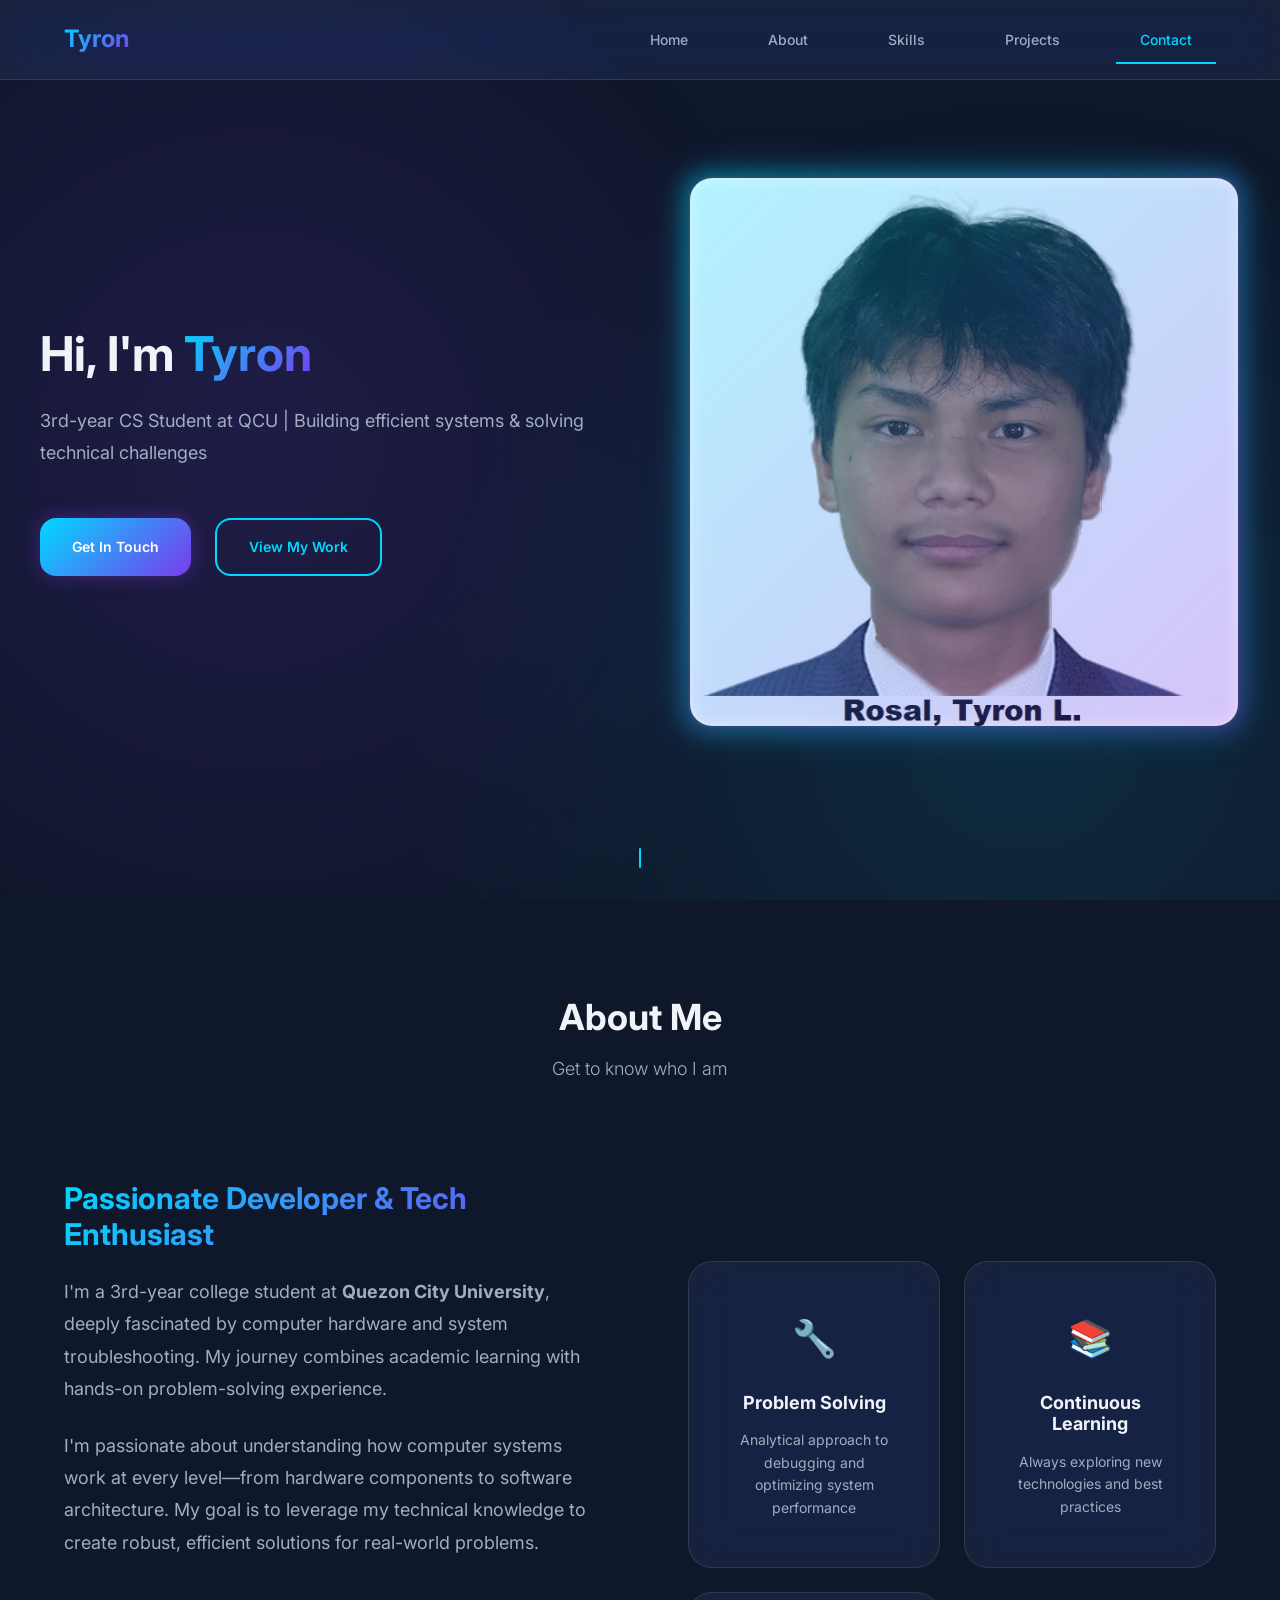
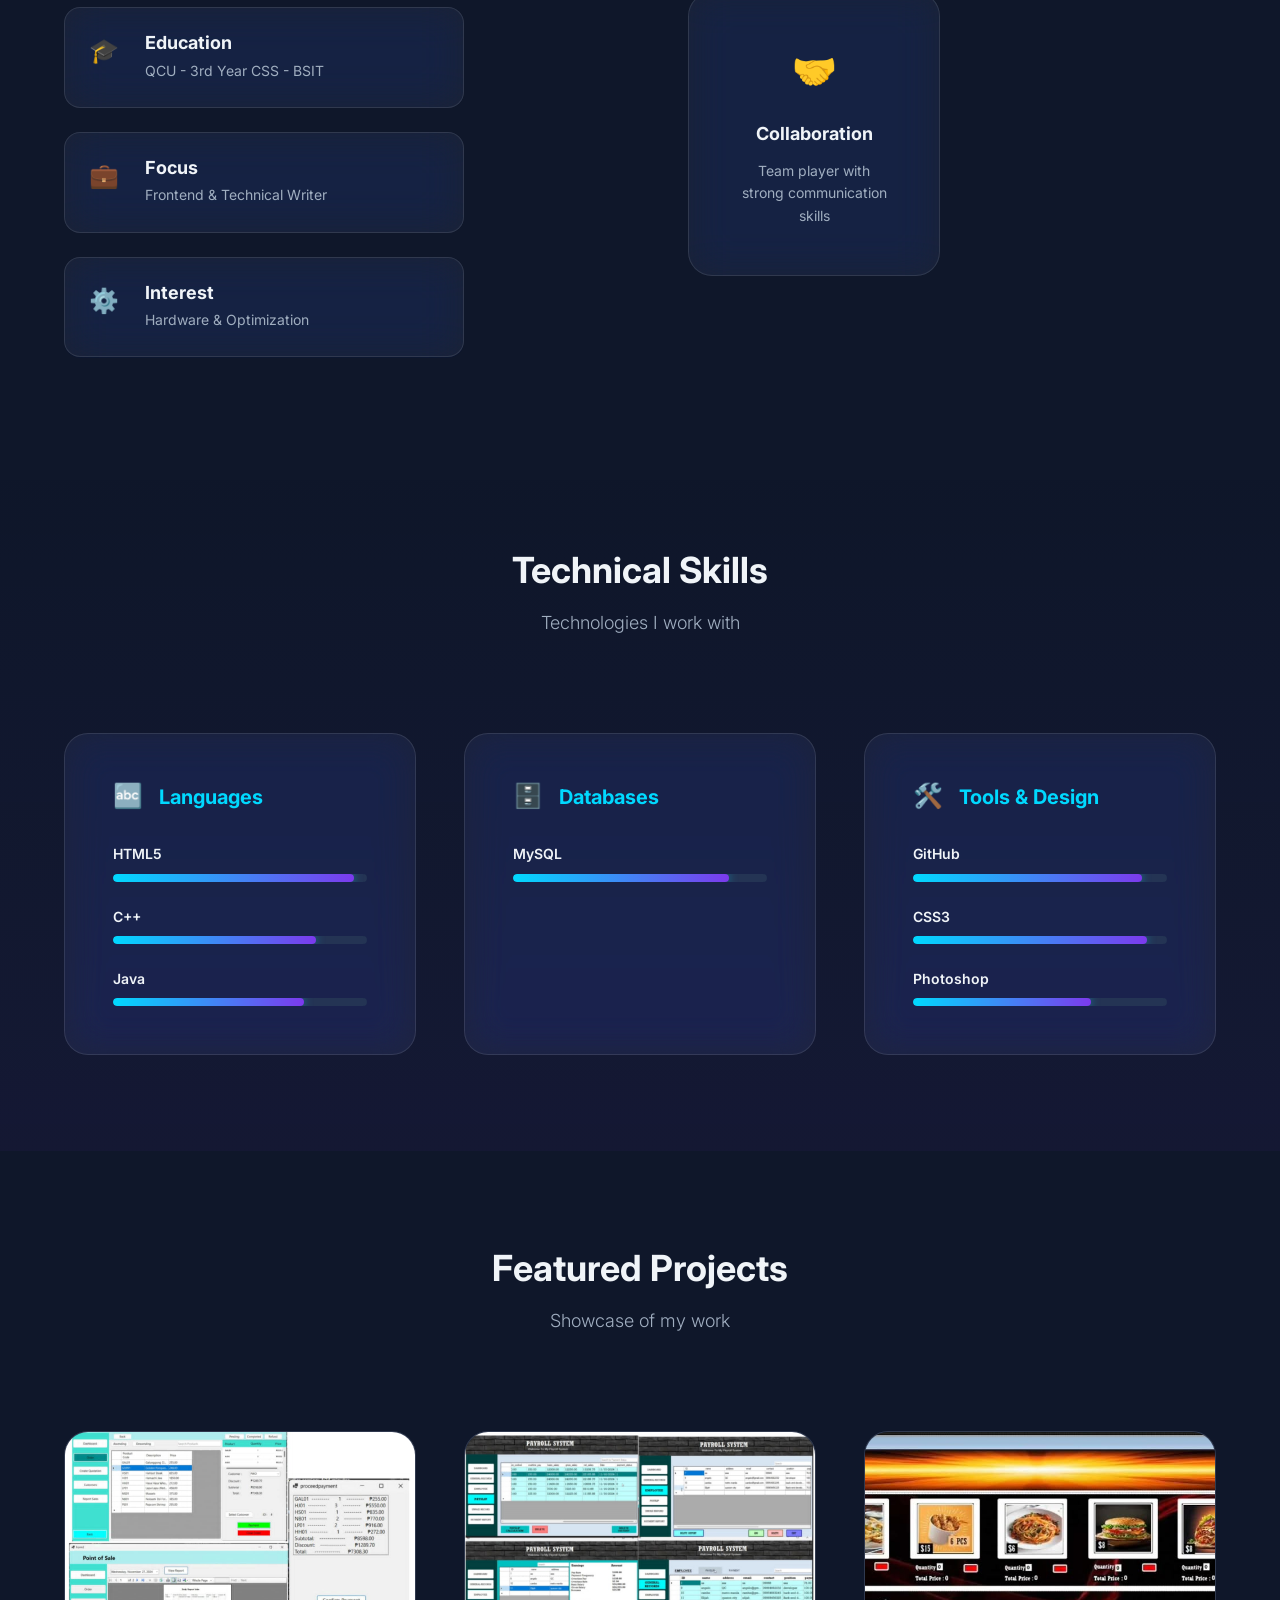
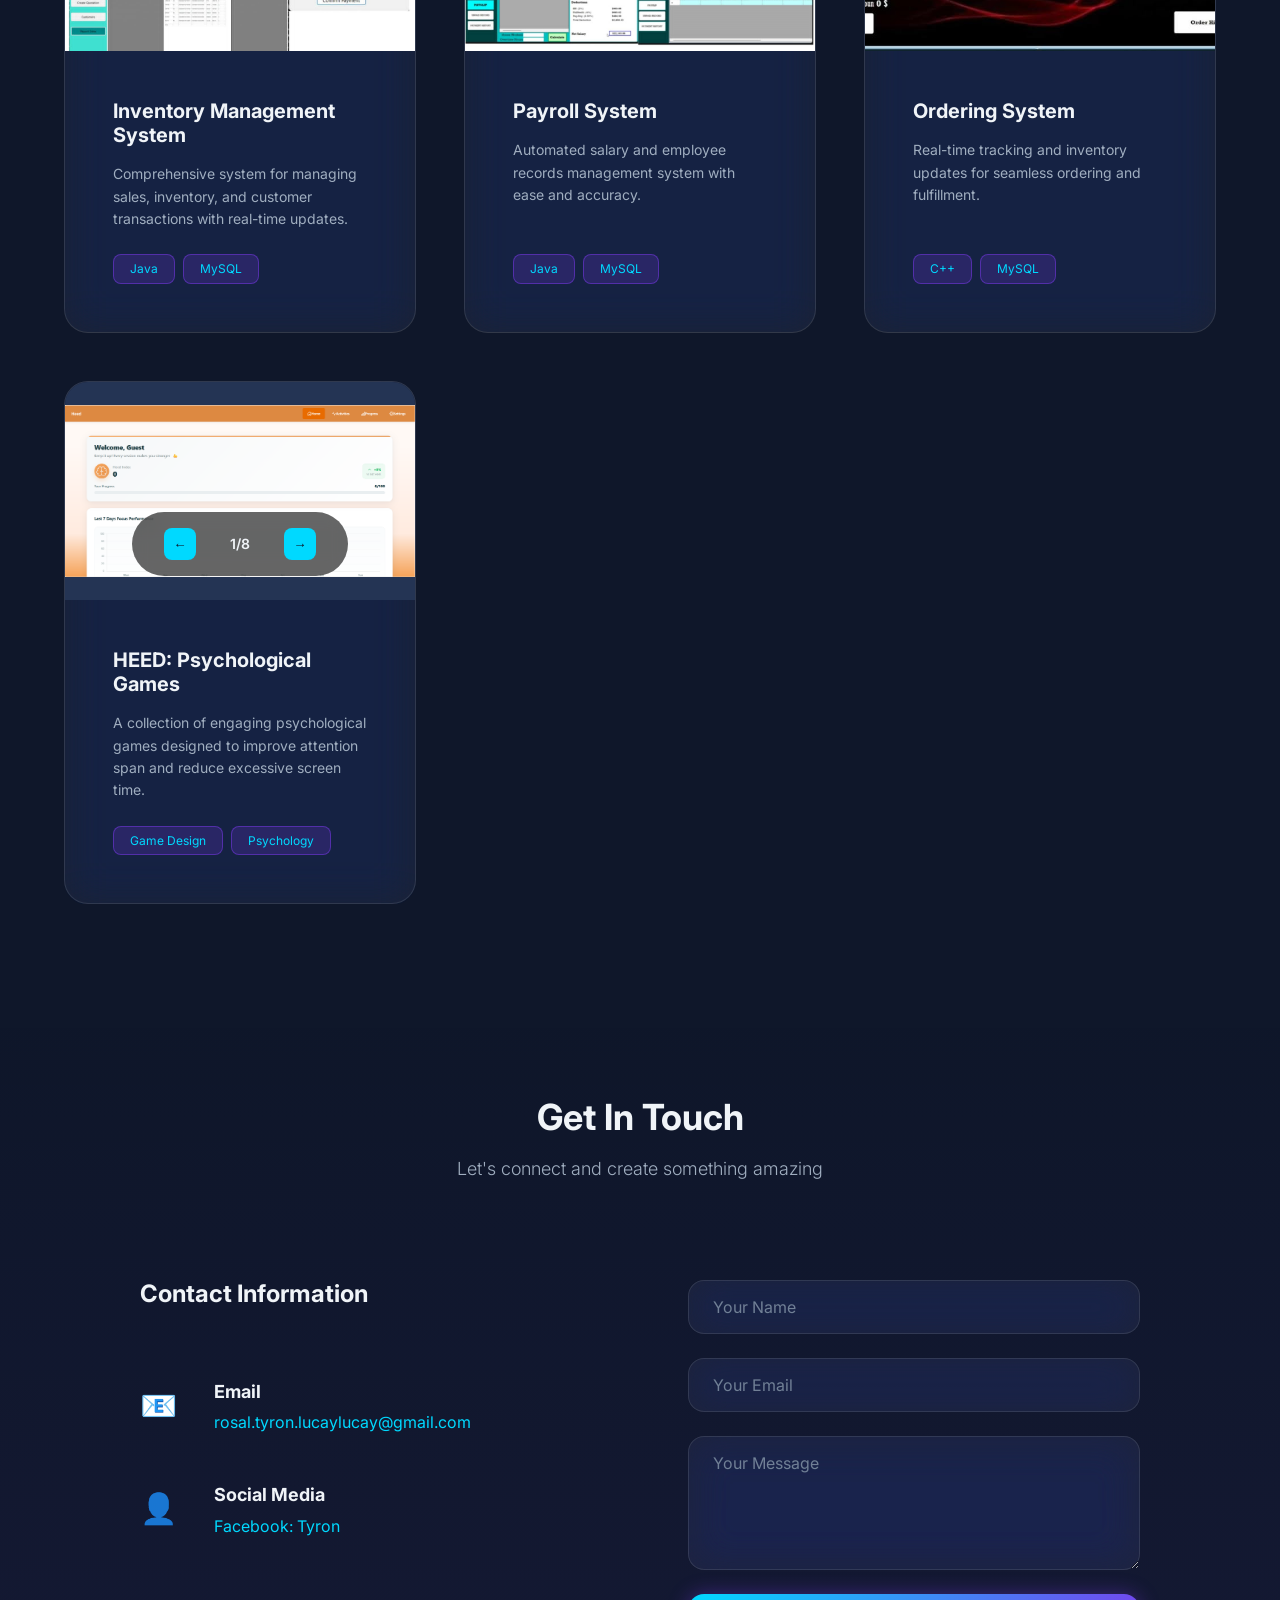
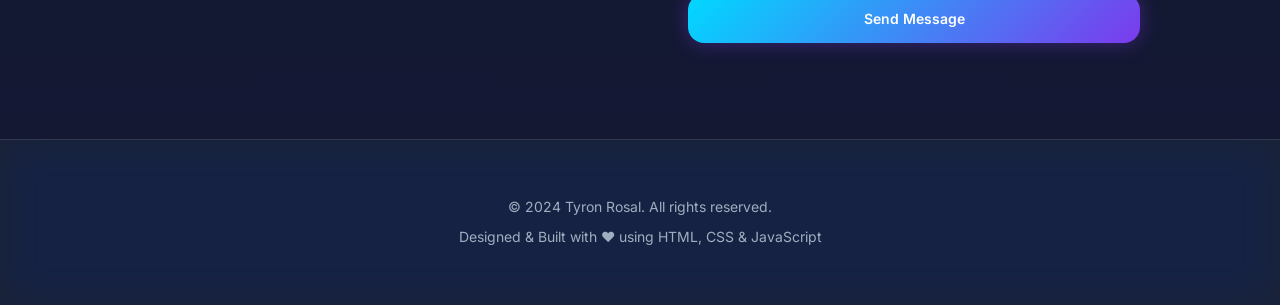
==== index.html @ aa80ac0c "hardware" ====
<!DOCTYPE html>
<html lang="en">

<head>
    <!-- Meta Tags -->
    <meta charset="UTF-8">
    <meta name="viewport" content="width=device-width, initial-scale=1.0">
    <meta name="description" content="Tyron Rosal - Backend Developer & Hardware Enthusiast Portfolio">
    <meta name="theme-color" content="#0f172a">
    
    <title>Tyron Rosal | Portfolio</title>
    
    <!-- Stylesheets -->
    <link rel="stylesheet" href="styles.css">
    
    <!-- Google Fonts -->
    <link href="https://fonts.googleapis.com/css2?family=Inter:wght@300;400;500;600;700&family=Fira+Code:wght@400;600&display=swap" rel="stylesheet">
    
    <!-- Script -->
    <script src="script.js" defer></script>
</head>

<body>
    <!-- Navigation Bar -->
    <nav class="navbar" role="navigation">
        <div class="nav-container">
            <div class="nav-brand">
                <a href="#" class="logo">Tyron</a>
            </div>
            
            <!-- Mobile Menu Toggle -->
            <button class="mobile-menu-btn" id="mobileMenuBtn" aria-label="Toggle mobile menu">
                <span></span>
                <span></span>
                <span></span>
            </button>
            
            <!-- Navigation Links -->
            <ul class="nav-menu" id="navMenu">
                <li><a href="#hero" class="nav-link">Home</a></li>
                <li><a href="#about" class="nav-link">About</a></li>
                <li><a href="#skills" class="nav-link">Skills</a></li>
                <li><a href="#projects" class="nav-link">Projects</a></li>
                <li><a href="#contact" class="nav-link">Contact</a></li>
            </ul>
        </div>
    </nav>

    <!-- Hero Section -->
    <header id="hero" class="hero">
        <div class="hero-content">
            <div class="hero-text">
                <h1 class="hero-title">Hi, I'm <span class="gradient-text">Tyron</span></h1>
               
                <p class="hero-description">3rd-year CS Student at QCU | Building efficient systems & solving technical challenges</p>
                <div class="hero-buttons">
                    <a href="#contact" class="btn btn-primary">Get In Touch</a>
                    <a href="#projects" class="btn btn-secondary">View My Work</a>
                </div>
            </div>
            <div class="hero-image">
                <div class="image-wrapper">
                    <img src="profile.jpg" alt="Tyron Rosal Profile Picture" class="profile-image">
                </div>
            </div>
        </div>
        <div class="scroll-indicator">
            <span></span>
        </div>
    </header>

    <!-- About Section -->
    <section id="about" class="section about-section">
        <div class="container">
            <div class="section-header">
                <h2 class="section-title">About Me</h2>
                <p class="section-subtitle">Get to know who I am</p>
            </div>
            
            <div class="about-content">
                <div class="about-text">
                    <h3>Passionate Developer & Tech Enthusiast</h3>
                    <p>I'm a 3rd-year college student at <strong>Quezon City University</strong>, deeply fascinated by computer hardware and system troubleshooting. My journey combines academic learning with hands-on problem-solving experience.</p>
                    <p>I'm passionate about understanding how computer systems work at every level—from hardware components to software architecture. My goal is to leverage my technical knowledge to create robust, efficient solutions for real-world problems.</p>
                    
                    <div class="about-highlights">
                        <div class="highlight-item">
                            <span class="highlight-icon">🎓</span>
                            <div>
                                <h4>Education</h4>
                                <p>QCU - 3rd Year CSS - BSIT</p>
                            </div>
                        </div>
                        <div class="highlight-item">
                            <span class="highlight-icon">💼</span>
                            <div>
                                <h4>Focus</h4>
                                <p>Frontend & Technical Writer</p>
                            </div>
                        </div>
                        <div class="highlight-item">
                            <span class="highlight-icon">⚙️</span>
                            <div>
                                <h4>Interest</h4>
                                <p>Hardware & Optimization</p>
                            </div>
                        </div>
                    </div>
                </div>
                
                <div class="about-features">
                    <div class="feature-card">
                        <div class="feature-icon">🔧</div>
                        <h4>Problem Solving</h4>
                        <p>Analytical approach to debugging and optimizing system performance</p>
                    </div>
                    <div class="feature-card">
                        <div class="feature-icon">📚</div>
                        <h4>Continuous Learning</h4>
                        <p>Always exploring new technologies and best practices</p>
                    </div>
                    <div class="feature-card">
                        <div class="feature-icon">🤝</div>
                        <h4>Collaboration</h4>
                        <p>Team player with strong communication skills</p>
                    </div>
                </div>
            </div>
        </div>
    </section>

    <!-- Skills Section -->
    <section id="skills" class="section skills-section">
        <div class="container">
            <div class="section-header">
                <h2 class="section-title">Technical Skills</h2>
                <p class="section-subtitle">Technologies I work with</p>
            </div>
            
            <div class="skills-grid">
                <!-- Programming Languages -->
                <div class="skill-category">
                    <h3 class="skill-category-title">
                        <span class="category-icon">🔤</span>
                        Languages
                    </h3>
                    <div class="skill-list">
                        <div class="skill-item">
                            <span class="skill-name">HTML5</span>
                            <div class="skill-bar">
                                <div class="skill-progress" style="width: 95%;"></div>
                            </div>
                        </div>
                        <div class="skill-item">
                            <span class="skill-name">C++</span>
                            <div class="skill-bar">
                                <div class="skill-progress" style="width: 80%;"></div>
                            </div>
                        </div>
                        <div class="skill-item">
                            <span class="skill-name">Java</span>
                            <div class="skill-bar">
                                <div class="skill-progress" style="width: 75%;"></div>
                            </div>
                        </div>
                    </div>
                </div>
                
                <!-- Databases -->
                <div class="skill-category">
                    <h3 class="skill-category-title">
                        <span class="category-icon">🗄️</span>
                        Databases
                    </h3>
                    <div class="skill-list">
                        <div class="skill-item">
                            <span class="skill-name">MySQL</span>
                            <div class="skill-bar">
                                <div class="skill-progress" style="width: 85%;"></div>
                            </div>
                        </div>
                    </div>
                </div>
                
                <!-- Tools & Frameworks -->
                <div class="skill-category">
                    <h3 class="skill-category-title">
                        <span class="category-icon">🛠️</span>
                        Tools & Design
                    </h3>
                    <div class="skill-list">
                        <div class="skill-item">
                            <span class="skill-name">GitHub</span>
                            <div class="skill-bar">
                                <div class="skill-progress" style="width: 90%;"></div>
                            </div>
                        </div>
                        <div class="skill-item">
                            <span class="skill-name">CSS3</span>
                            <div class="skill-bar">
                                <div class="skill-progress" style="width: 92%;"></div>
                            </div>
                        </div>
                        <div class="skill-item">
                            <span class="skill-name">Photoshop</span>
                            <div class="skill-bar">
                                <div class="skill-progress" style="width: 70%;"></div>
                            </div>
                        </div>
                    </div>
                </div>
            </div>
        </div>
    </section>

    <!-- Projects Section -->
    <section id="projects" class="section projects-section">
        <div class="container">
            <div class="section-header">
                <h2 class="section-title">Featured Projects</h2>
                <p class="section-subtitle">Showcase of my work</p>
            </div>
            
            <div class="projects-grid">
                <!-- Project 1: Inventory Management System -->
                <article class="project-card">
                    <div class="project-image-wrapper">
                        <img src="images/project1.jpg" alt="Inventory Management System" class="project-image">
                        <div class="project-overlay">
                            <button class="project-btn" aria-label="View project details">View Details</button>
                        </div>
                    </div>
                    <div class="project-content">
                        <h3 class="project-title">Inventory Management System</h3>
                        <p class="project-description">Comprehensive system for managing sales, inventory, and customer transactions with real-time updates.</p>
                        <div class="project-tags">
                            <span class="tag">Java</span>
                            <span class="tag">MySQL</span>
                        </div>
                    </div>
                </article>
                
                <!-- Project 2: Payroll System -->
                <article class="project-card">
                    <div class="project-image-wrapper">
                        <img src="images/project2.jpg" alt="Payroll System" class="project-image">
                        <div class="project-overlay">
                            <button class="project-btn" aria-label="View project details">View Details</button>
                        </div>
                    </div>
                    <div class="project-content">
                        <h3 class="project-title">Payroll System</h3>
                        <p class="project-description">Automated salary and employee records management system with ease and accuracy.</p>
                        <div class="project-tags">
                            <span class="tag">Java</span>
                            <span class="tag">MySQL</span>
                        </div>
                    </div>
                </article>
                
                <!-- Project 3: Ordering System -->
                <article class="project-card">
                    <div class="project-image-wrapper">
                        <img src="images/project3.jpg" alt="Ordering System" class="project-image">
                        <div class="project-overlay">
                            <button class="project-btn" aria-label="View project details">View Details</button>
                        </div>
                    </div>
                    <div class="project-content">
                        <h3 class="project-title">Ordering System</h3>
                        <p class="project-description">Real-time tracking and inventory updates for seamless ordering and fulfillment.</p>
                        <div class="project-tags">
                            <span class="tag">C++</span>
                            <span class="tag">MySQL</span>
                        </div>
                    </div>
                </article>
                
                <!-- Project 4: HEED Psychological Games (with Gallery) -->
                <article class="project-card project-card-featured">
                    <div class="project-image-wrapper">
                        <div class="project-gallery">
                            <div class="gallery-container" role="region" aria-label="Project gallery">
                                <img src="images/heed1.png" alt="HEED Game Screenshot 1" class="gallery-image">
                                <img src="images/heed2.png" alt="HEED Game Screenshot 2" class="gallery-image">
                                <img src="images/heed3.png" alt="HEED Game Screenshot 3" class="gallery-image">
                                <img src="images/heed4.png" alt="HEED Game Screenshot 4" class="gallery-image">
                                <img src="images/heed5.png" alt="HEED Game Screenshot 5" class="gallery-image">
                                <img src="images/heed6.png" alt="HEED Game Screenshot 6" class="gallery-image">
                                <img src="images/heed7.png" alt="HEED Game Screenshot 7" class="gallery-image">
                                <img src="images/heed8.png" alt="HEED Game Screenshot 8" class="gallery-image">
                            </div>
                            <div class="gallery-controls">
                                <button class="gallery-btn gallery-prev" aria-label="Previous image">←</button>
                                <span class="gallery-counter" aria-live="polite">1/8</span>
                                <button class="gallery-btn gallery-next" aria-label="Next image">→</button>
                            </div>
                        </div>
                        <div class="project-overlay">
                            <button class="project-btn" aria-label="View project details">View Details</button>
                        </div>
                    </div>
                    <div class="project-content">
                        <h3 class="project-title">HEED: Psychological Games</h3>
                        <p class="project-description">A collection of engaging psychological games designed to improve attention span and reduce excessive screen time.</p>
                        <div class="project-tags">
                            <span class="tag">Game Design</span>
                            <span class="tag">Psychology</span>
                        </div>
                    </div>
                </article>
            </div>
        </div>
    </section>

    <!-- Contact Section -->
    <section id="contact" class="section contact-section">
        <div class="container">
            <div class="section-header">
                <h2 class="section-title">Get In Touch</h2>
                <p class="section-subtitle">Let's connect and create something amazing</p>
            </div>
            
            <div class="contact-content">
                <div class="contact-info">
                    <h3>Contact Information</h3>
                    <div class="contact-item">
                        <span class="contact-icon">📧</span>
                        <div>
                            <h4>Email</h4>
                            <a href="mailto:rosal.tyron.lucaylucay@gmail.com">rosal.tyron.lucaylucay@gmail.com</a>
                        </div>
                    </div>
                    <div class="contact-item">
                        <span class="contact-icon">👤</span>
                        <div>
                            <h4>Social Media</h4>
                            <a href="https://www.facebook.com/tyronnnn.2004" target="_blank" rel="noopener noreferrer">Facebook: Tyron</a>
                        </div>
                    </div>
                </div>
                
                <form class="contact-form" id="contactForm" aria-label="Contact form">
                    <div class="form-group">
                        <input 
                            type="text" 
                            id="name" 
                            class="form-input" 
                            placeholder="Your Name"
                            required
                            aria-label="Your name"
                        >
                    </div>
                    <div class="form-group">
                        <input 
                            type="email" 
                            id="email" 
                            class="form-input" 
                            placeholder="Your Email"
                            required
                            aria-label="Your email"
                        >
                    </div>
                    <div class="form-group">
                        <textarea 
                            id="message" 
                            class="form-input form-textarea" 
                            placeholder="Your Message"
                            rows="5"
                            required
                            aria-label="Your message"
                        ></textarea>
                    </div>
                    <button type="submit" class="btn btn-primary" aria-label="Send message">Send Message</button>
                    <p class="form-message" id="formMessage"></p>
                </form>
            </div>
        </div>
    </section>

    <!-- Footer -->
    <footer class="footer">
        <div class="container">
            <div class="footer-content">
                <p>&copy; 2024 Tyron Rosal. All rights reserved.</p>
                <p>Designed & Built with <span class="heart">❤️</span> using HTML, CSS & JavaScript</p>
            </div>
        </div>
    </footer>

    <!-- Project Details Modal -->
    <div class="modal" id="projectModal">
        <div class="modal-content">
            <button class="modal-close" id="modalClose" aria-label="Close modal">&times;</button>
            <div id="modalBody"></div>
        </div>
    </div>
</body>

</html>
---- styles.css ----
/* ==========================================
   ROOT VARIABLES & GLOBAL STYLES
   ========================================== */

:root {
    /* Colors */
    --color-bg-primary: #0f172a;
    --color-bg-secondary: #1a2342;
    --color-bg-tertiary: #243454;
    
    --color-text-primary: #f0f4f8;
    --color-text-secondary: #a0aec0;
    --color-text-tertiary: #718096;
    
    --color-accent-primary: #00d9ff;
    --color-accent-secondary: #7c3aed;
    --color-accent-tertiary: #ec4899;
    
    --color-success: #10b981;
    --color-warning: #f59e0b;
    --color-error: #ef4444;
    
    /* Typography */
    --font-family-primary: 'Inter', -apple-system, BlinkMacSystemFont, 'Segoe UI', sans-serif;
    --font-family-mono: 'Fira Code', monospace;
    
    --font-size-xs: 0.75rem;
    --font-size-sm: 0.875rem;
    --font-size-base: 1rem;
    --font-size-lg: 1.125rem;
    --font-size-xl: 1.25rem;
    --font-size-2xl: 1.5rem;
    --font-size-3xl: 1.875rem;
    --font-size-4xl: 2.25rem;
    --font-size-5xl: 3rem;
    
    --font-weight-light: 300;
    --font-weight-regular: 400;
    --font-weight-medium: 500;
    --font-weight-semibold: 600;
    --font-weight-bold: 700;
    
    /* Spacing */
    --spacing-xs: 0.25rem;
    --spacing-sm: 0.5rem;
    --spacing-md: 1rem;
    --spacing-lg: 1.5rem;
    --spacing-xl: 2rem;
    --spacing-2xl: 3rem;
    --spacing-3xl: 4rem;
    --spacing-4xl: 6rem;
    
    /* Border Radius */
    --radius-sm: 0.375rem;
    --radius-md: 0.5rem;
    --radius-lg: 1rem;
    --radius-xl: 1.5rem;
    --radius-full: 9999px;
    
    /* Transitions */
    --transition-fast: 150ms cubic-bezier(0.4, 0, 0.2, 1);
    --transition-base: 250ms cubic-bezier(0.4, 0, 0.2, 1);
    --transition-slow: 400ms cubic-bezier(0.4, 0, 0.2, 1);
    
    /* Z-index */
    --z-dropdown: 1000;
    --z-sticky: 1020;
    --z-fixed: 1030;
    --z-modal-backdrop: 1040;
    --z-modal: 1050;
    
    /* Effects */
    --shadow-sm: 0 1px 2px 0 rgba(0, 0, 0, 0.05);
    --shadow-md: 0 4px 6px -1px rgba(0, 0, 0, 0.1), 0 2px 4px -1px rgba(0, 0, 0, 0.06);
    --shadow-lg: 0 10px 15px -3px rgba(0, 0, 0, 0.1), 0 4px 6px -2px rgba(0, 0, 0, 0.05);
    --shadow-xl: 0 20px 25px -5px rgba(0, 0, 0, 0.1), 0 10px 10px -5px rgba(0, 0, 0, 0.04);
    
    /* Glassmorphism */
    --glass-bg: rgba(255, 255, 255, 0.05);
    --glass-border: rgba(255, 255, 255, 0.1);
    --glass-backdrop: blur(20px) saturate(180%);
}

/* Reset & Base Styles */
* {
    margin: 0;
    padding: 0;
    box-sizing: border-box;
}

html {
    scroll-behavior: smooth;
    scroll-padding-top: 80px;
}

body {
    font-family: var(--font-family-primary);
    font-size: var(--font-size-base);
    font-weight: var(--font-weight-regular);
    color: var(--color-text-primary);
    background-color: var(--color-bg-primary);
    line-height: 1.6;
    overflow-x: hidden;
    position: relative;
}

/* Background Effects */
body::before {
    content: '';
    position: fixed;
    top: 0;
    left: 0;
    width: 100%;
    height: 100%;
    background: 
        radial-gradient(circle at 20% 50%, rgba(124, 58, 237, 0.15) 0%, transparent 50%),
        radial-gradient(circle at 80% 80%, rgba(0, 217, 255, 0.1) 0%, transparent 50%);
    pointer-events: none;
    z-index: -1;
}

/* Utility Classes */
.container {
    max-width: 1200px;
    margin: 0 auto;
    padding: 0 var(--spacing-lg);
}

/* ==========================================
   NAVIGATION BAR
   ========================================== */

.navbar {
    position: fixed;
    top: 0;
    left: 0;
    right: 0;
    height: 80px;
    background: var(--glass-bg);
    backdrop-filter: var(--glass-backdrop);
    border-bottom: 1px solid var(--glass-border);
    z-index: var(--z-fixed);
    transition: all var(--transition-base);
}

.navbar.scrolled {
    background: rgba(15, 23, 42, 0.8);
    box-shadow: var(--shadow-lg);
}

.nav-container {
    max-width: 1200px;
    margin: 0 auto;
    padding: 0 var(--spacing-lg);
    height: 100%;
    display: flex;
    align-items: center;
    justify-content: space-between;
}

.nav-brand {
    display: flex;
    align-items: center;
    gap: var(--spacing-md);
}

.logo {
    font-size: var(--font-size-2xl);
    font-weight: var(--font-weight-bold);
    background: linear-gradient(135deg, var(--color-accent-primary) 0%, var(--color-accent-secondary) 100%);
    -webkit-background-clip: text;
    -webkit-text-fill-color: transparent;
    background-clip: text;
    text-decoration: none;
    cursor: pointer;
    transition: all var(--transition-base);
}

.logo:hover {
    transform: scale(1.05);
}

.nav-menu {
    display: flex;
    list-style: none;
    gap: var(--spacing-xl);
    align-items: center;
}

.nav-link {
    color: var(--color-text-secondary);
    text-decoration: none;
    font-size: var(--font-size-sm);
    font-weight: var(--font-weight-medium);
    padding: var(--spacing-md) var(--spacing-lg);
    border-radius: var(--radius-md);
    transition: all var(--transition-base);
    position: relative;
}

.nav-link::before {
    content: '';
    position: absolute;
    bottom: 0;
    left: 0;
    width: 0;
    height: 2px;
    background: var(--color-accent-primary);
    transition: width var(--transition-base);
}

.nav-link:hover,
.nav-link.active {
    color: var(--color-accent-primary);
}

.nav-link:hover::before,
.nav-link.active::before {
    width: 100%;
}

/* Mobile Menu Toggle */
.mobile-menu-btn {
    display: none;
    flex-direction: column;
    background: none;
    border: none;
    cursor: pointer;
    gap: var(--spacing-xs);
    padding: var(--spacing-md);
}

.mobile-menu-btn span {
    width: 25px;
    height: 2px;
    background: var(--color-accent-primary);
    border-radius: var(--radius-full);
    transition: all var(--transition-base);
}

.mobile-menu-btn.active span:nth-child(1) {
    transform: rotate(45deg) translate(10px, 10px);
}

.mobile-menu-btn.active span:nth-child(2) {
    opacity: 0;
}

.mobile-menu-btn.active span:nth-child(3) {
    transform: rotate(-45deg) translate(7px, -7px);
}

/* ==========================================
   BUTTONS
   ========================================== */

.btn {
    display: inline-block;
    padding: var(--spacing-md) var(--spacing-xl);
    border: none;
    border-radius: var(--radius-lg);
    font-family: var(--font-family-primary);
    font-size: var(--font-size-sm);
    font-weight: var(--font-weight-semibold);
    cursor: pointer;
    text-decoration: none;
    transition: all var(--transition-base);
    position: relative;
    overflow: hidden;
    text-align: center;
    display: inline-flex;
    align-items: center;
    justify-content: center;
    gap: var(--spacing-md);
}

.btn::before {
    content: '';
    position: absolute;
    top: 0;
    left: -100%;
    width: 100%;
    height: 100%;
    background: rgba(255, 255, 255, 0.1);
    transition: left var(--transition-base);
    z-index: -1;
}

.btn:hover::before {
    left: 100%;
}

.btn-primary {
    background: linear-gradient(135deg, var(--color-accent-primary) 0%, var(--color-accent-secondary) 100%);
    color: white;
    box-shadow: 0 0 20px rgba(124, 58, 237, 0.4);
}

.btn-primary:hover {
    transform: translateY(-2px);
    box-shadow: 0 0 30px rgba(124, 58, 237, 0.6);
}

.btn-secondary {
    background: transparent;
    color: var(--color-accent-primary);
    border: 2px solid var(--color-accent-primary);
}

.btn-secondary:hover {
    background: var(--color-accent-primary);
    color: var(--color-bg-primary);
    transform: translateY(-2px);
}

.btn-sm {
    padding: var(--spacing-sm) var(--spacing-md);
    font-size: var(--font-size-xs);
}

/* ==========================================
   TYPOGRAPHY
   ========================================== */

h1, h2, h3, h4, h5, h6 {
    font-weight: var(--font-weight-bold);
    line-height: 1.2;
    color: var(--color-text-primary);
}

h1 { font-size: var(--font-size-5xl); }
h2 { font-size: var(--font-size-4xl); }
h3 { font-size: var(--font-size-3xl); }
h4 { font-size: var(--font-size-2xl); }

.gradient-text {
    background: linear-gradient(135deg, var(--color-accent-primary) 0%, var(--color-accent-secondary) 100%);
    -webkit-background-clip: text;
    -webkit-text-fill-color: transparent;
    background-clip: text;
    animation: gradientShift 6s ease infinite;
}

@keyframes gradientShift {
    0%, 100% { 
        filter: hue-rotate(0deg);
    }
    50% { 
        filter: hue-rotate(10deg);
    }
}

.section-header {
    margin-bottom: var(--spacing-4xl);
    text-align: center;
}

.section-title {
    font-size: var(--font-size-4xl);
    margin-bottom: var(--spacing-md);
    color: var(--color-text-primary);
}

.section-subtitle {
    font-size: var(--font-size-lg);
    color: var(--color-text-secondary);
    font-weight: var(--font-weight-light);
}

/* ==========================================
   HERO SECTION
   ========================================== */

.hero {
    min-height: 100vh;
    display: flex;
    align-items: center;
    justify-content: center;
    padding: var(--spacing-4xl) var(--spacing-lg);
    padding-top: 100px;
    position: relative;
    overflow: hidden;
}

.hero-content {
    max-width: 1200px;
    display: grid;
    grid-template-columns: 1fr 1fr;
    gap: var(--spacing-4xl);
    align-items: center;
    width: 100%;
}

.hero-text {
    animation: fadeInUp 0.8s ease;
}

.hero-title {
    font-size: var(--font-size-5xl);
    margin-bottom: var(--spacing-lg);
    line-height: 1.1;
}

.hero-subtitle {
    font-size: var(--font-size-2xl);
    color: var(--color-accent-primary);
    margin-bottom: var(--spacing-md);
    font-weight: var(--font-weight-semibold);
}

.hero-description {
    font-size: var(--font-size-lg);
    color: var(--color-text-secondary);
    margin-bottom: var(--spacing-2xl);
    line-height: 1.8;
}

.hero-buttons {
    display: flex;
    gap: var(--spacing-lg);
    flex-wrap: wrap;
}

.hero-image {
    animation: fadeInUp 0.8s ease 0.2s both;
}

.image-wrapper {
    position: relative;
    width: 100%;
    aspect-ratio: 1;
    display: flex;
    align-items: center;
    justify-content: center;
}

.profile-image {
    width: 100%;
    height: 100%;
    border-radius: var(--radius-xl);
    object-fit: cover;
    border: 2px solid var(--glass-border);
    box-shadow: 0 0 40px rgba(0, 217, 255, 0.3);
    animation: float 3s ease-in-out infinite;
}

.image-wrapper::before {
    content: '';
    position: absolute;
    inset: -5px;
    border-radius: var(--radius-xl);
    background: linear-gradient(135deg, var(--color-accent-primary), var(--color-accent-secondary));
    opacity: 0.3;
    filter: blur(10px);
    animation: glow 3s ease-in-out infinite;
}

@keyframes float {
    0%, 100% { transform: translateY(0); }
    50% { transform: translateY(-20px); }
}

@keyframes glow {
    0%, 100% { opacity: 0.3; }
    50% { opacity: 0.6; }
}

@keyframes fadeInUp {
    from {
        opacity: 0;
        transform: translateY(30px);
    }
    to {
        opacity: 1;
        transform: translateY(0);
    }
}

.scroll-indicator {
    position: absolute;
    bottom: var(--spacing-xl);
    left: 50%;
    transform: translateX(-50%);
}

.scroll-indicator span {
    display: block;
    width: 2px;
    height: 20px;
    background: var(--color-accent-primary);
    border-radius: var(--radius-full);
    animation: scrollBounce 2s infinite;
}

@keyframes scrollBounce {
    0%, 20% { transform: translateY(0); }
    50% { transform: translateY(10px); }
    100% { transform: translateY(0); }
}

/* ==========================================
   SECTIONS
   ========================================== */

.section {
    padding: var(--spacing-4xl) var(--spacing-lg);
    position: relative;
    overflow: hidden;
}

.section:nth-child(even) {
    background: linear-gradient(180deg, transparent, rgba(124, 58, 237, 0.05));
}

/* ==========================================
   ABOUT SECTION
   ========================================== */

.about-section {
    padding-top: var(--spacing-4xl);
}

.about-content {
    display: grid;
    grid-template-columns: 1fr 1fr;
    gap: var(--spacing-4xl);
    align-items: center;
    margin-top: var(--spacing-3xl);
}

.about-text h3 {
    font-size: var(--font-size-3xl);
    margin-bottom: var(--spacing-lg);
    background: linear-gradient(135deg, var(--color-accent-primary), var(--color-accent-secondary));
    -webkit-background-clip: text;
    -webkit-text-fill-color: transparent;
    background-clip: text;
}

.about-text p {
    color: var(--color-text-secondary);
    margin-bottom: var(--spacing-lg);
    line-height: 1.8;
    font-size: var(--font-size-lg);
}

.about-highlights {
    display: flex;
    flex-direction: column;
    gap: var(--spacing-lg);
    margin-top: var(--spacing-2xl);
    max-width: 400px;
}

.highlight-item {
    display: flex;
    gap: var(--spacing-md);
    align-items: flex-start;
    padding: var(--spacing-lg);
    background: var(--glass-bg);
    border: 1px solid var(--glass-border);
    border-radius: var(--radius-lg);
    backdrop-filter: var(--glass-backdrop);
    transition: all var(--transition-base);
    text-align: left;
}

.highlight-item:hover {
    background: rgba(124, 58, 237, 0.1);
    border-color: var(--color-accent-primary);
    transform: translateY(-4px);
}

.highlight-icon {
    font-size: var(--font-size-2xl);
    min-width: 40px;

}

.highlight-item h4 {
    font-size: var(--font-size-lg);
    margin-bottom: var(--spacing-xs);
}

.highlight-item p {
    font-size: var(--font-size-sm);
    margin: 0;
}

.about-features {
    display: grid;
    grid-template-columns: repeat(auto-fit, minmax(200px, 1fr));
    gap: var(--spacing-lg);
}

.feature-card {
    padding: var(--spacing-2xl);
    background: var(--glass-bg);
    border: 1px solid var(--glass-border);
    border-radius: var(--radius-xl);
    backdrop-filter: var(--glass-backdrop);
    transition: all var(--transition-base);
    text-align: center;
}

.feature-card:hover {
    background: rgba(0, 217, 255, 0.05);
    border-color: var(--color-accent-primary);
    transform: translateY(-8px);
    box-shadow: 0 0 30px rgba(0, 217, 255, 0.2);
}

.feature-icon {
    font-size: var(--font-size-4xl);
    margin-bottom: var(--spacing-lg);
    display: block;
}

.feature-card h4 {
    margin-bottom: var(--spacing-md);
    font-size: var(--font-size-lg);
}

.feature-card p {
    color: var(--color-text-secondary);
    font-size: var(--font-size-sm);
    margin: 0;
}

/* ==========================================
   SKILLS SECTION
   ========================================== */

.skills-section {
    padding-bottom: var(--spacing-4xl);
}

.skills-grid {
    display: grid;
    grid-template-columns: repeat(auto-fit, minmax(300px, 1fr));
    gap: var(--spacing-2xl);
    margin-top: var(--spacing-3xl);
}

.skill-category {
    background: var(--glass-bg);
    border: 1px solid var(--glass-border);
    border-radius: var(--radius-xl);
    padding: var(--spacing-2xl);
    backdrop-filter: var(--glass-backdrop);
    transition: all var(--transition-base);
}

.skill-category:hover {
    background: rgba(124, 58, 237, 0.1);
    border-color: var(--color-accent-primary);
    transform: translateY(-8px);
}

.skill-category-title {
    display: flex;
    align-items: center;
    gap: var(--spacing-md);
    font-size: var(--font-size-xl);
    margin-bottom: var(--spacing-xl);
    color: var(--color-accent-primary);
}

.category-icon {
    font-size: var(--font-size-2xl);
}

.skill-list {
    display: flex;
    flex-direction: column;
    gap: var(--spacing-lg);
}

.skill-item {
    display: flex;
    flex-direction: column;
    gap: var(--spacing-sm);
}

.skill-name {
    font-weight: var(--font-weight-semibold);
    color: var(--color-text-primary);
    font-size: var(--font-size-sm);
}

.skill-bar {
    height: 8px;
    background: var(--color-bg-tertiary);
    border-radius: var(--radius-full);
    overflow: hidden;
    position: relative;
}

.skill-progress {
    height: 100%;
    background: linear-gradient(90deg, var(--color-accent-primary), var(--color-accent-secondary));
    border-radius: var(--radius-full);
    animation: progressFill 0.8s ease-out;
    box-shadow: 0 0 10px rgba(0, 217, 255, 0.5);
}

@keyframes progressFill {
    from { width: 0; }
}

/* ==========================================
   PROJECTS SECTION
   ========================================== */

.projects-grid {
    display: grid;
    grid-template-columns: repeat(auto-fit, minmax(280px, 1fr));
    gap: var(--spacing-2xl);
    margin-top: var(--spacing-3xl);
}

.project-card {
    background: var(--glass-bg);
    border: 1px solid var(--glass-border);
    border-radius: var(--radius-xl);
    overflow: hidden;
    backdrop-filter: var(--glass-backdrop);
    transition: all var(--transition-base);
    display: flex;
    flex-direction: column;
    height: 100%;
}

.project-card:hover {
    border-color: var(--color-accent-primary);
    transform: translateY(-12px);
    box-shadow: 0 0 40px rgba(0, 217, 255, 0.2);
}

.project-image-wrapper {
    position: relative;
    overflow: hidden;
    aspect-ratio: 16 / 10;
}

.project-image {
    width: 100%;
    height: 100%;
    object-fit: cover;
    transition: transform var(--transition-slow);
}

.project-card:hover .project-image {
    transform: scale(1.1);
}

.project-overlay {
    position: absolute;
    inset: 0;
    background: rgba(0, 0, 0, 0.7);
    display: flex;
    align-items: center;
    justify-content: center;
    opacity: 0;
    transition: opacity var(--transition-base);
}

.project-card:hover .project-overlay {
    opacity: 1;
}

.project-btn {
    padding: var(--spacing-md) var(--spacing-xl);
    background: linear-gradient(135deg, var(--color-accent-primary), var(--color-accent-secondary));
    color: white;
    border: none;
    border-radius: var(--radius-lg);
    font-weight: var(--font-weight-semibold);
    cursor: pointer;
    transition: all var(--transition-base);
}

.project-btn:hover {
    transform: scale(1.05);
}

.project-content {
    padding: var(--spacing-2xl);
    display: flex;
    flex-direction: column;
    flex-grow: 1;
}

.project-title {
    font-size: var(--font-size-xl);
    margin-bottom: var(--spacing-md);
    color: var(--color-text-primary);
}

.project-description {
    color: var(--color-text-secondary);
    font-size: var(--font-size-sm);
    margin-bottom: var(--spacing-lg);
    flex-grow: 1;
}

.project-tags {
    display: flex;
    gap: var(--spacing-sm);
    flex-wrap: wrap;
}

.tag {
    display: inline-block;
    padding: var(--spacing-xs) var(--spacing-md);
    background: rgba(124, 58, 237, 0.2);
    color: var(--color-accent-primary);
    border-radius: var(--radius-md);
    font-size: var(--font-size-xs);
    border: 1px solid rgba(124, 58, 237, 0.5);
    transition: all var(--transition-base);
}

.tag:hover {
    background: rgba(124, 58, 237, 0.4);
    border-color: var(--color-accent-primary);
}

/* Gallery Styles */
.project-gallery {
    width: 100%;
    height: 100%;
    display: flex;
    flex-direction: column;
    justify-content: center;
}

.gallery-container {
    position: relative;
    width: 100%;
    height: 100%;
    display: flex;
    align-items: center;
    justify-content: center;
    background: var(--color-bg-tertiary);
}

.gallery-image {
    width: 100%;
    height: 100%;
    object-fit: contain;
    animation: fadeIn var(--transition-base);
}

@keyframes fadeIn {
    from { opacity: 0; }
    to { opacity: 1; }
}

.gallery-controls {
    position: absolute;
    bottom: var(--spacing-lg);
    left: 50%;
    transform: translateX(-50%);
    display: flex;
    align-items: center;
    gap: var(--spacing-lg);
    background: rgba(0, 0, 0, 0.6);
    padding: var(--spacing-md) var(--spacing-xl);
    border-radius: var(--radius-full);
    backdrop-filter: blur(10px);
}

.gallery-btn {
    background: var(--color-accent-primary);
    color: var(--color-bg-primary);
    border: none;
    width: 32px;
    height: 32px;
    border-radius: var(--radius-md);
    cursor: pointer;
    display: flex;
    align-items: center;
    justify-content: center;
    font-weight: var(--font-weight-bold);
    transition: all var(--transition-base);
}

.gallery-btn:hover {
    transform: scale(1.1);
    background: var(--color-accent-secondary);
}

.gallery-counter {
    color: var(--color-text-primary);
    font-size: var(--font-size-sm);
    font-weight: var(--font-weight-semibold);
    min-width: 40px;
    text-align: center;
}

/* ==========================================
   CONTACT SECTION
   ========================================== */

.contact-section {
    padding-top: var(--spacing-4xl);
    padding-bottom: var(--spacing-4xl);
}

.contact-content {
    display: grid;
    grid-template-columns: 1fr 1fr;
    gap: var(--spacing-4xl);
    max-width: 1000px;
    margin: var(--spacing-3xl) auto 0;
}

.contact-info {
    display: flex;
    flex-direction: column;
    gap: var(--spacing-2xl);
}

.contact-info h3 {
    font-size: var(--font-size-2xl);
    margin-bottom: var(--spacing-lg);
}

.contact-item {
    display: flex;
    gap: var(--spacing-lg);
    align-items: flex-start;
}

.contact-icon {
    font-size: var(--font-size-3xl);
    min-width: 50px;
}

.contact-item h4 {
    font-size: var(--font-size-lg);
    margin-bottom: var(--spacing-sm);
}

.contact-item a {
    color: var(--color-accent-primary);
    text-decoration: none;
    transition: all var(--transition-base);
    word-break: break-word;
}

.contact-item a:hover {
    transform: translateX(4px);
}

/* Contact Form */
.contact-form {
    display: flex;
    flex-direction: column;
    gap: var(--spacing-lg);
}

.form-group {
    display: flex;
    flex-direction: column;
    gap: var(--spacing-sm);
}

.form-input {
    padding: var(--spacing-md) var(--spacing-lg);
    background: var(--glass-bg);
    border: 1px solid var(--glass-border);
    border-radius: var(--radius-lg);
    color: var(--color-text-primary);
    font-family: var(--font-family-primary);
    font-size: var(--font-size-base);
    transition: all var(--transition-base);
    backdrop-filter: var(--glass-backdrop);
}

.form-input:focus {
    outline: none;
    background: rgba(124, 58, 237, 0.1);
    border-color: var(--color-accent-primary);
    box-shadow: 0 0 20px rgba(124, 58, 237, 0.3);
}

.form-textarea {
    resize: vertical;
    min-height: 120px;
    font-family: var(--font-family-primary);
}

.form-input::placeholder {
    color: var(--color-text-tertiary);
}

.form-message {
    padding: var(--spacing-md);
    border-radius: var(--radius-lg);
    font-size: var(--font-size-sm);
    display: none;
}

.form-message.success {
    display: block;
    background: rgba(16, 185, 129, 0.2);
    color: var(--color-success);
    border: 1px solid var(--color-success);
}

.form-message.error {
    display: block;
    background: rgba(239, 68, 68, 0.2);
    color: var(--color-error);
    border: 1px solid var(--color-error);
}

/* ==========================================
   FOOTER
   ========================================== */

.footer {
    background: var(--glass-bg);
    border-top: 1px solid var(--glass-border);
    padding: var(--spacing-2xl) var(--spacing-lg);
    text-align: center;
    color: var(--color-text-secondary);
    backdrop-filter: var(--glass-backdrop);
}

.footer-content {
    max-width: 1200px;
    margin: 0 auto;
}

.footer-content p {
    margin: var(--spacing-sm) 0;
    font-size: var(--font-size-sm);
}

.heart {
    animation: heartBeat 1.2s ease-in-out infinite;
    display: inline-block;
}

@keyframes heartBeat {
    0%, 100% { transform: scale(1); }
    25% { transform: scale(1.3); }
    50% { transform: scale(1); }
}

/* ==========================================
   MODAL
   ========================================== */

.modal {
    position: fixed;
    inset: 0;
    background: rgba(0, 0, 0, 0.7);
    display: none;
    align-items: center;
    justify-content: center;
    z-index: var(--z-modal);
    animation: fadeIn var(--transition-base);
}

.modal.active {
    display: flex;
    backdrop-filter: blur(4px);
}

.modal-content {
    background: var(--color-bg-secondary);
    border: 1px solid var(--glass-border);
    border-radius: var(--radius-xl);
    padding: var(--spacing-2xl);
    max-width: 600px;
    width: 90%;
    max-height: 80vh;
    overflow-y: auto;
    position: relative;
    animation: slideUp var(--transition-base);
}

@keyframes slideUp {
    from {
        opacity: 0;
        transform: translateY(30px);
    }
    to {
        opacity: 1;
        transform: translateY(0);
    }
}

.modal-close {
    position: absolute;
    top: var(--spacing-lg);
    right: var(--spacing-lg);
    background: none;
    border: none;
    font-size: var(--font-size-2xl);
    color: var(--color-text-secondary);
    cursor: pointer;
    transition: all var(--transition-base);
    padding: var(--spacing-sm);
    width: 40px;
    height: 40px;
    display: flex;
    align-items: center;
    justify-content: center;
    border-radius: var(--radius-md);
}

.modal-close:hover {
    background: rgba(0, 217, 255, 0.2);
    color: var(--color-accent-primary);
}

/* ==========================================
   RESPONSIVE DESIGN
   ========================================== */

/* Tablet */
@media (max-width: 768px) {
    .mobile-menu-btn {
        display: flex;
    }
    
    .nav-menu {
        position: fixed;
        left: -100%;
        top: 80px;
        flex-direction: column;
        background-color: var(--color-bg-secondary);
        width: 100%;
        text-align: left;
        transition: 0.3s;
        box-shadow: var(--shadow-lg);
        gap: 0;
        padding: var(--spacing-lg) 0;
    }
    
    .nav-menu.active {
        left: 0;
    }
    
    .nav-link {
        padding: var(--spacing-md) var(--spacing-lg);
        border-radius: 0;
    }
    
    .nav-link::before {
        display: none;
    }
    
    .nav-link.active {
        background: rgba(124, 58, 237, 0.2);
        padding-left: var(--spacing-2xl);
    }
    
    .hero-content {
        grid-template-columns: 1fr;
    }
    
    .hero-title {
        font-size: var(--font-size-4xl);
    }
    
    .hero-subtitle {
        font-size: var(--font-size-xl);
    }
    
    .hero-buttons {
        flex-direction: column;
    }
    
    .about-content {
        grid-template-columns: 1fr;
    }
    
    .contact-content {
        grid-template-columns: 1fr;
    }
    
    .skills-grid {
        grid-template-columns: 1fr;
    }
    
    .section-title {
        font-size: var(--font-size-3xl);
    }
    
    .projects-grid {
        grid-template-columns: repeat(auto-fit, minmax(200px, 1fr));
    }
    
    .section {
        padding: var(--spacing-3xl) var(--spacing-lg);
    }
}

/* Mobile */
@media (max-width: 480px) {
    :root {
        --font-size-5xl: 2rem;
        --font-size-4xl: 1.75rem;
        --font-size-3xl: 1.5rem;
        --spacing-4xl: 2.5rem;
        --spacing-3xl: 2rem;
    }
    
    .navbar {
        height: 70px;
    }
    
    .nav-container {
        padding: 0 var(--spacing-md);
    }
    
    .hero {
        padding: var(--spacing-2xl) var(--spacing-md);
        padding-top: 80px;
    }
    
    .hero-title {
        font-size: var(--font-size-3xl);
    }
    
    .hero-subtitle {
        font-size: var(--font-size-lg);
    }
    
    .hero-description {
        font-size: var(--font-size-base);
    }
    
    .hero-buttons {
        flex-direction: column;
        width: 100%;
    }
    
    .btn {
        width: 100%;
    }
    
    .section {
        padding: var(--spacing-2xl) var(--spacing-md);
    }
    
    .section-title {
        font-size: var(--font-size-2xl);
    }
    
    .section-subtitle {
        font-size: var(--font-size-base);
    }
    
    .about-text h3 {
        font-size: var(--font-size-2xl);
    }
    
    .about-highlights {
        grid-template-columns: 1fr;
    }
    
    .about-features {
        grid-template-columns: 1fr;
    }
    
    .projects-grid {
        grid-template-columns: 1fr;
    }
    
    .project-card {
        max-width: 100%;
    }
    
    .contact-content {
        gap: var(--spacing-2xl);
    }
    
    .contact-info h3 {
        font-size: var(--font-size-xl);
    }
    
    .modal-content {
        padding: var(--spacing-lg);
    }
    
    .gallery-controls {
        gap: var(--spacing-md);
        padding: var(--spacing-md);
    }
}

/* Landscape Mobile */
@media (max-height: 600px) and (orientation: landscape) {
    .hero {
        min-height: auto;
        padding-top: 100px;
        padding-bottom: var(--spacing-2xl);
    }
    
    .scroll-indicator {
        display: none;
    }
}

/* Print Styles */
@media print {
    .navbar,
    .scroll-indicator,
    .modal {
        display: none;
    }
    
    body {
        background: white;
        color: black;
    }
    
    .section {
        page-break-inside: avoid;
    }
}
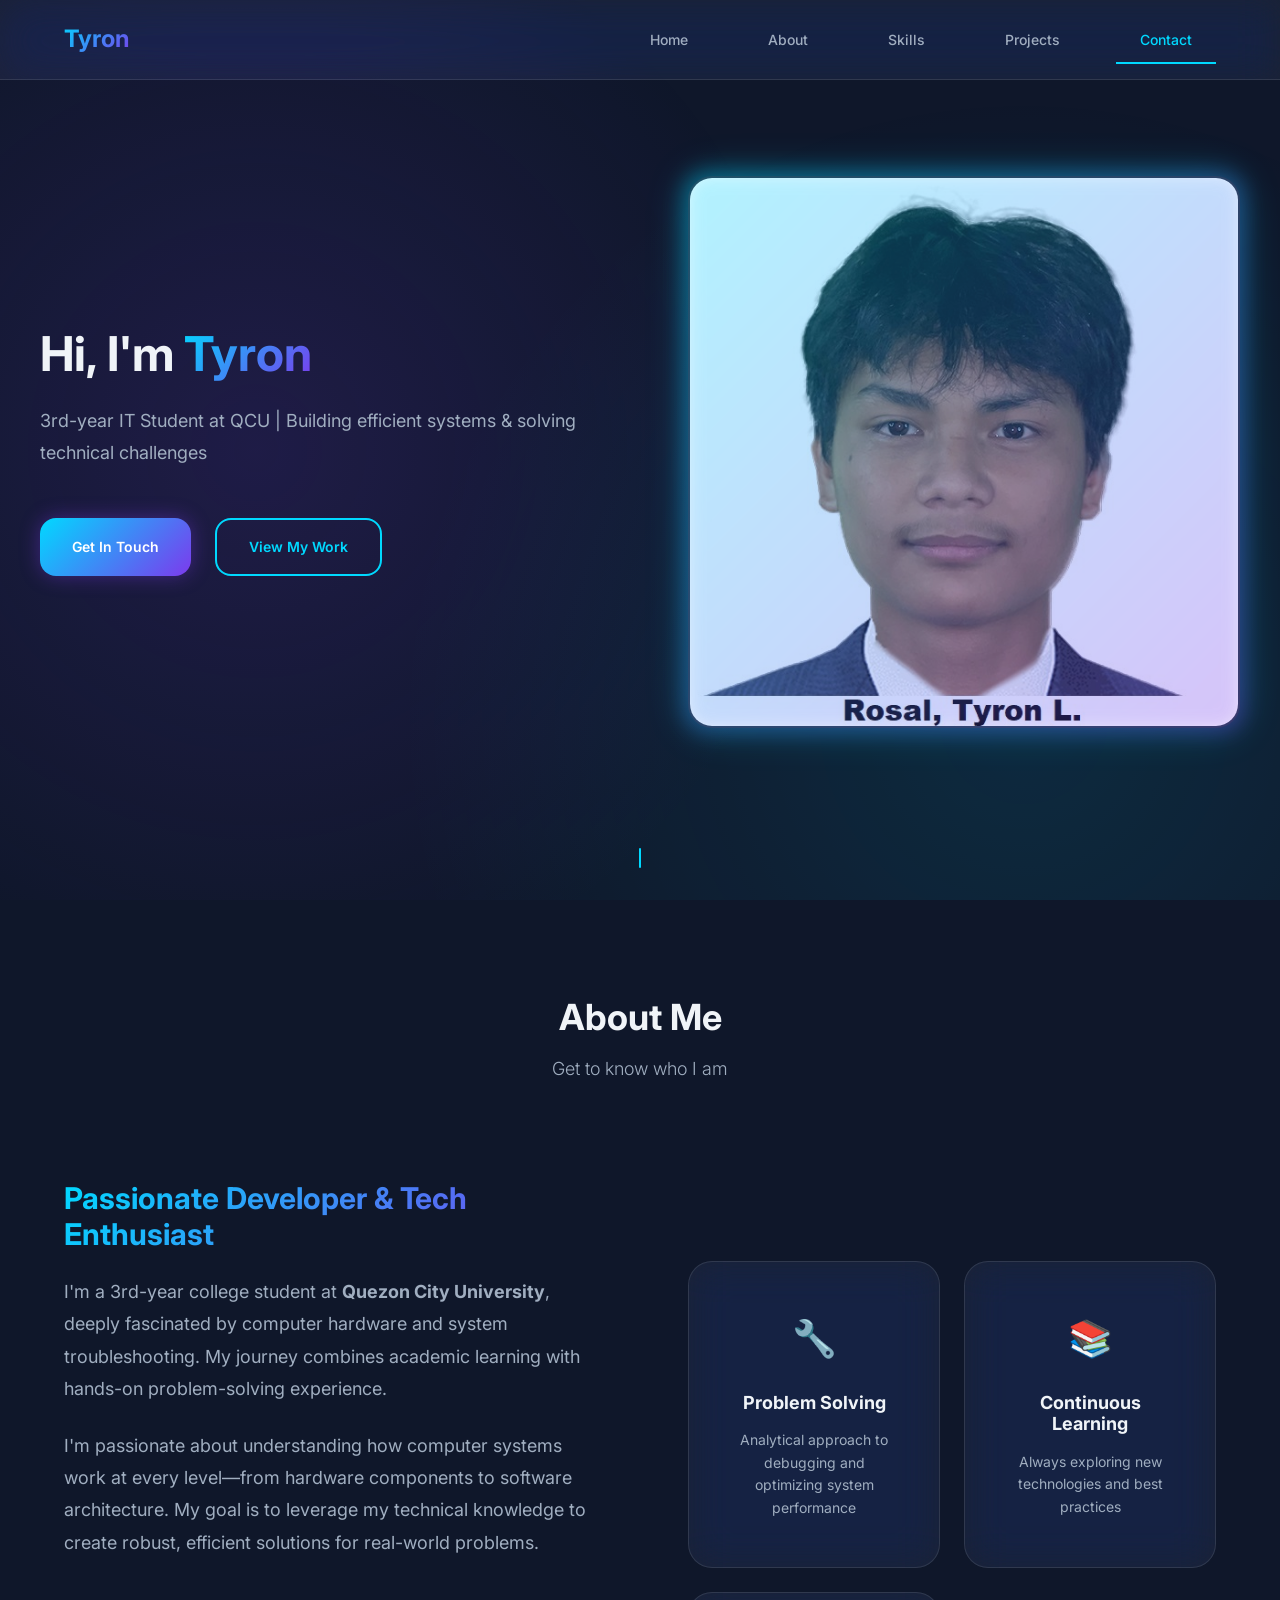
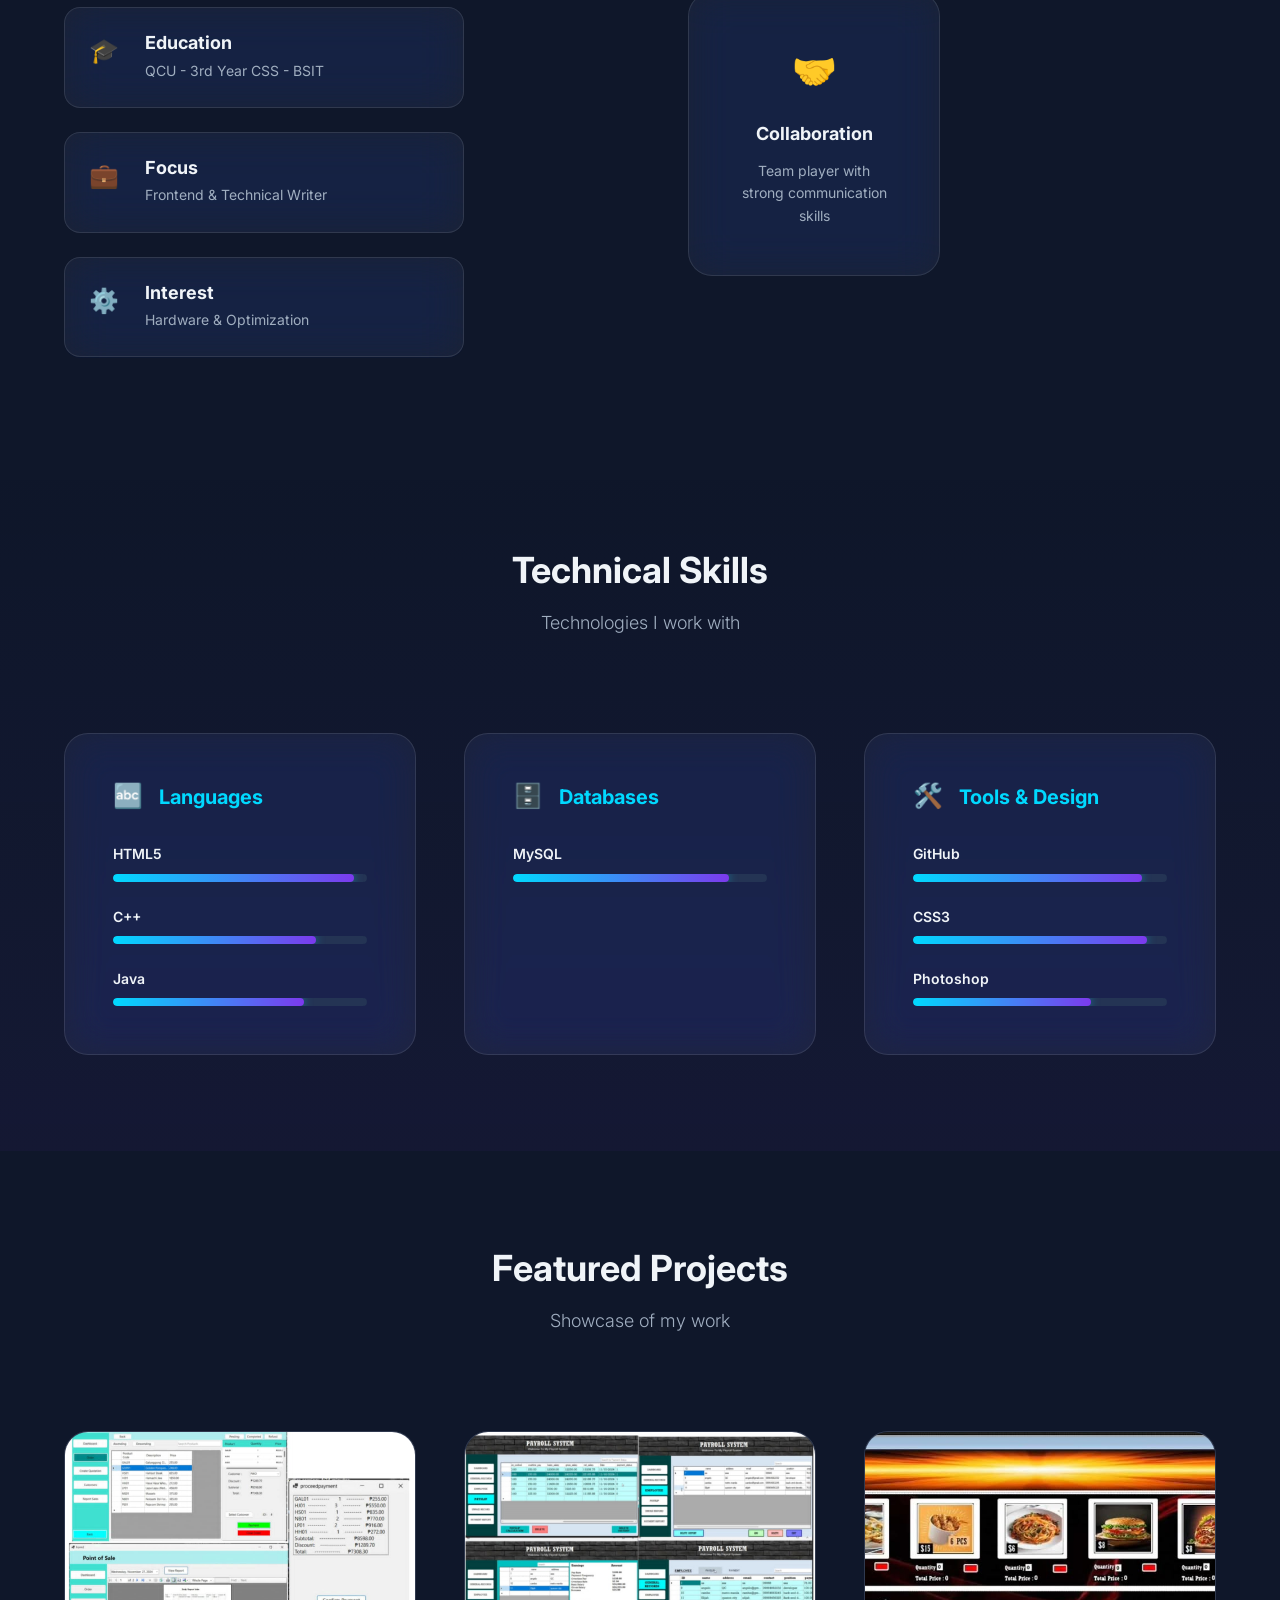
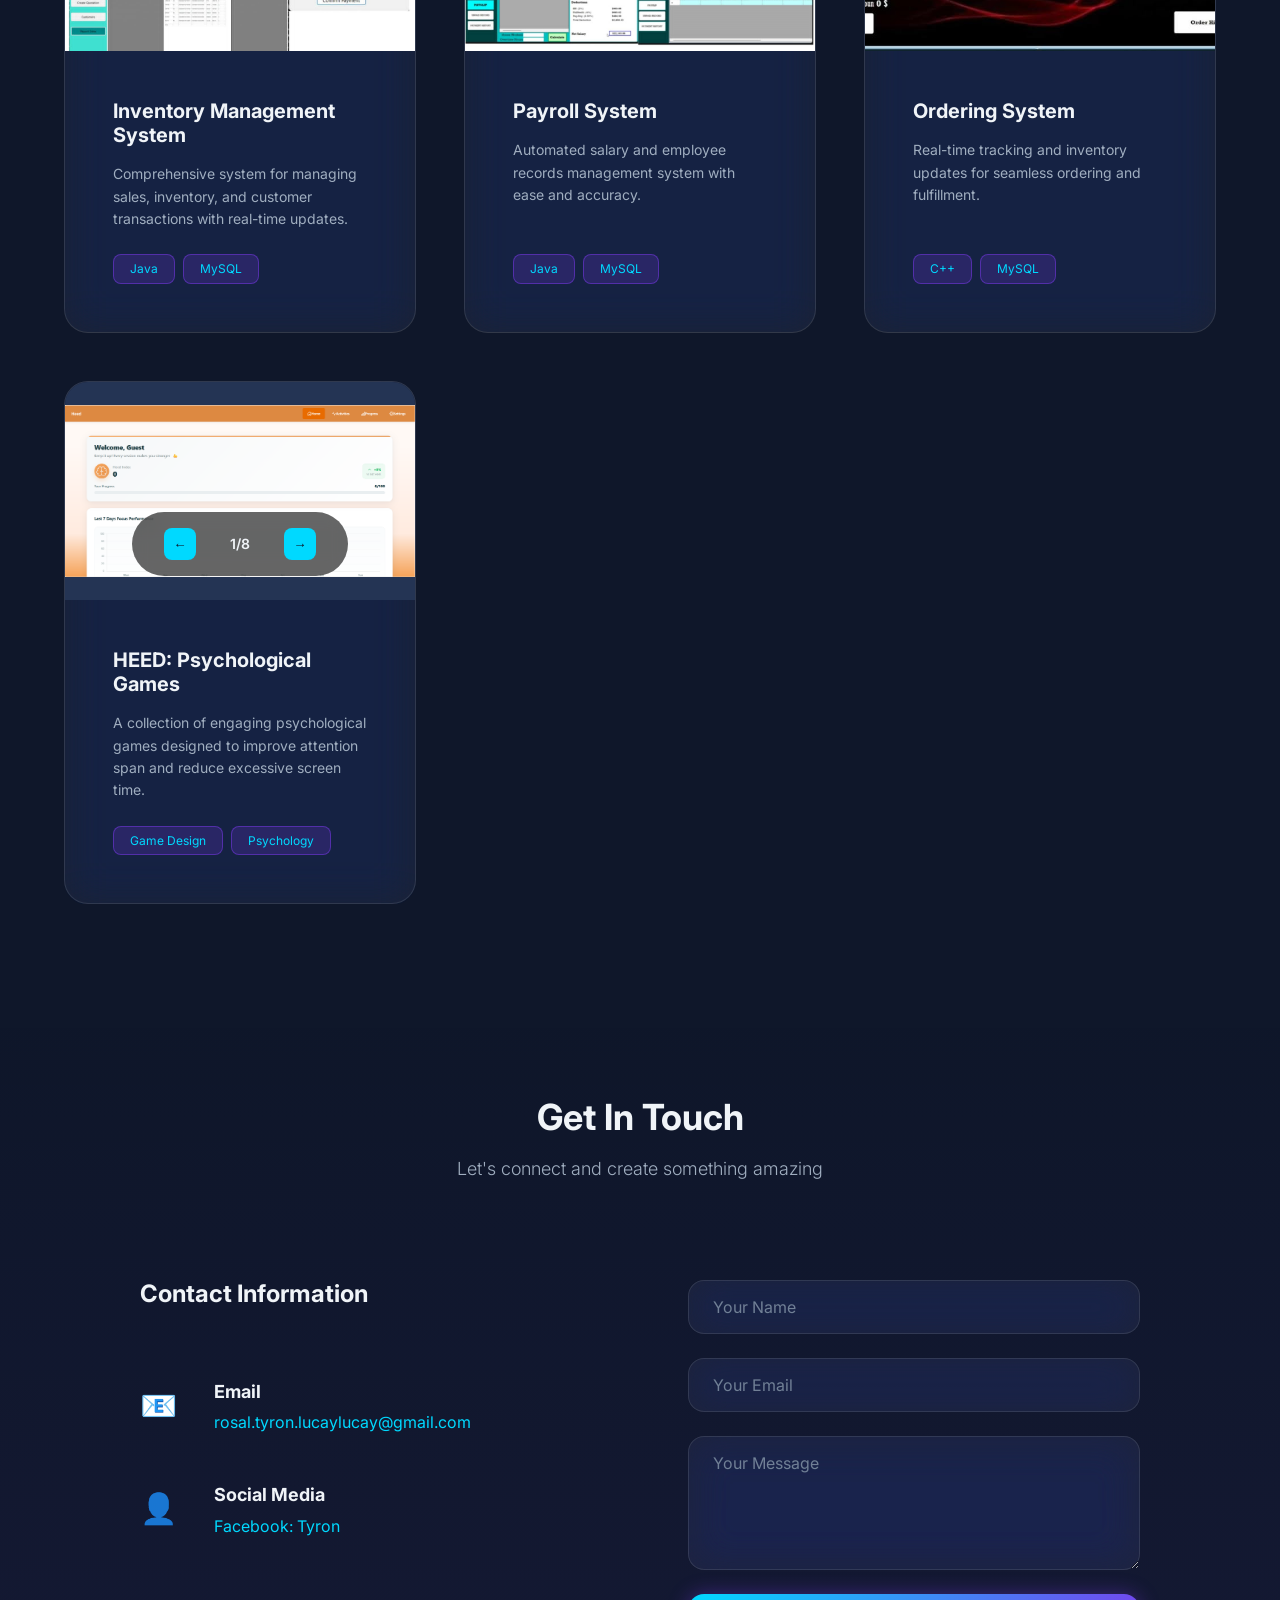
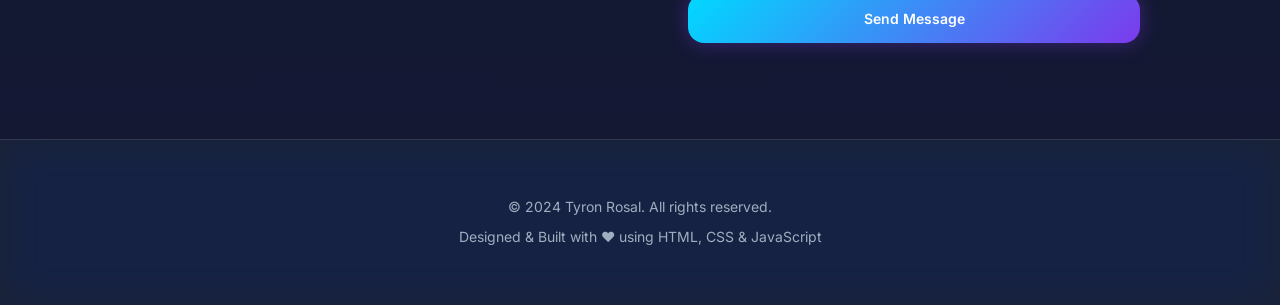
==== commit 676b8fca: "IT" ====
--- a/index.html
+++ b/index.html
@@ -52,7 +52,7 @@
             <div class="hero-text">
                 <h1 class="hero-title">Hi, I'm <span class="gradient-text">Tyron</span></h1>
                
-                <p class="hero-description">3rd-year CS Student at QCU | Building efficient systems & solving technical challenges</p>
+                <p class="hero-description">3rd-year IT Student at QCU | Building efficient systems & solving technical challenges</p>
                 <div class="hero-buttons">
                     <a href="#contact" class="btn btn-primary">Get In Touch</a>
                     <a href="#projects" class="btn btn-secondary">View My Work</a>
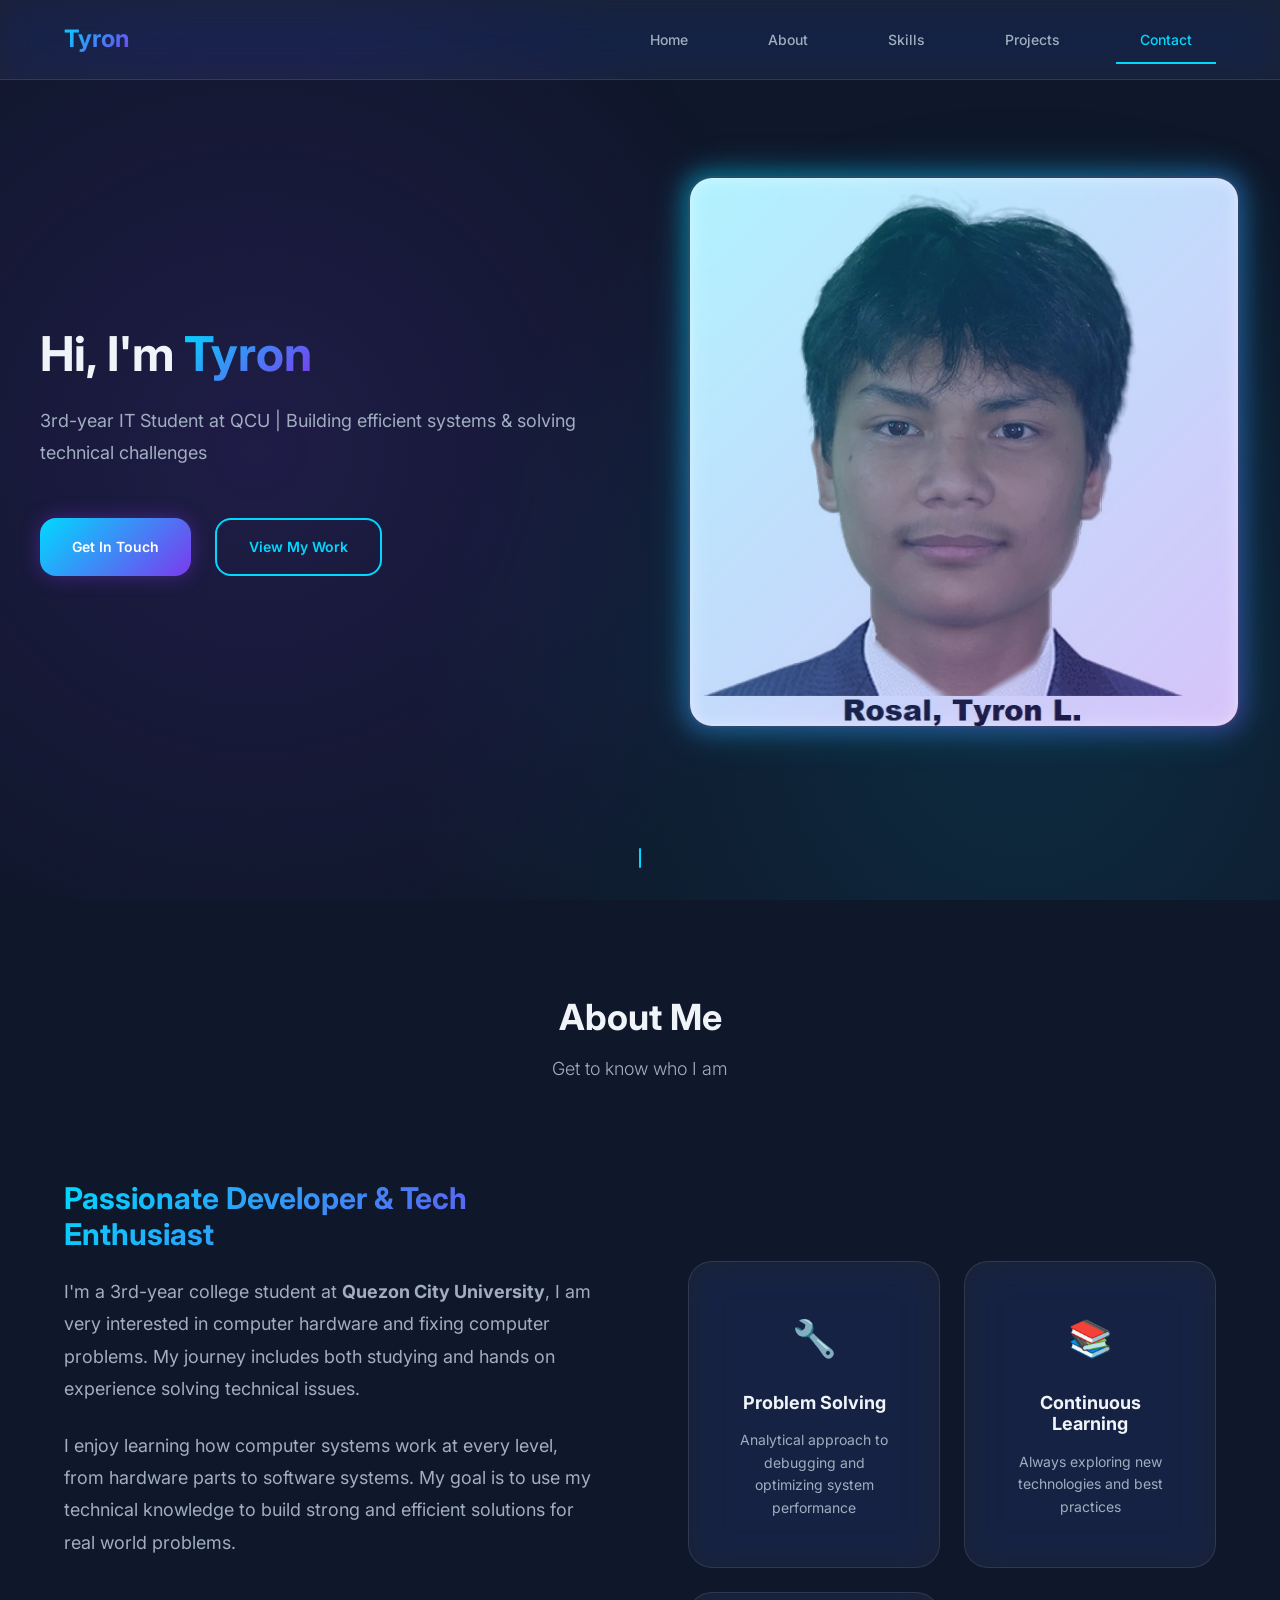
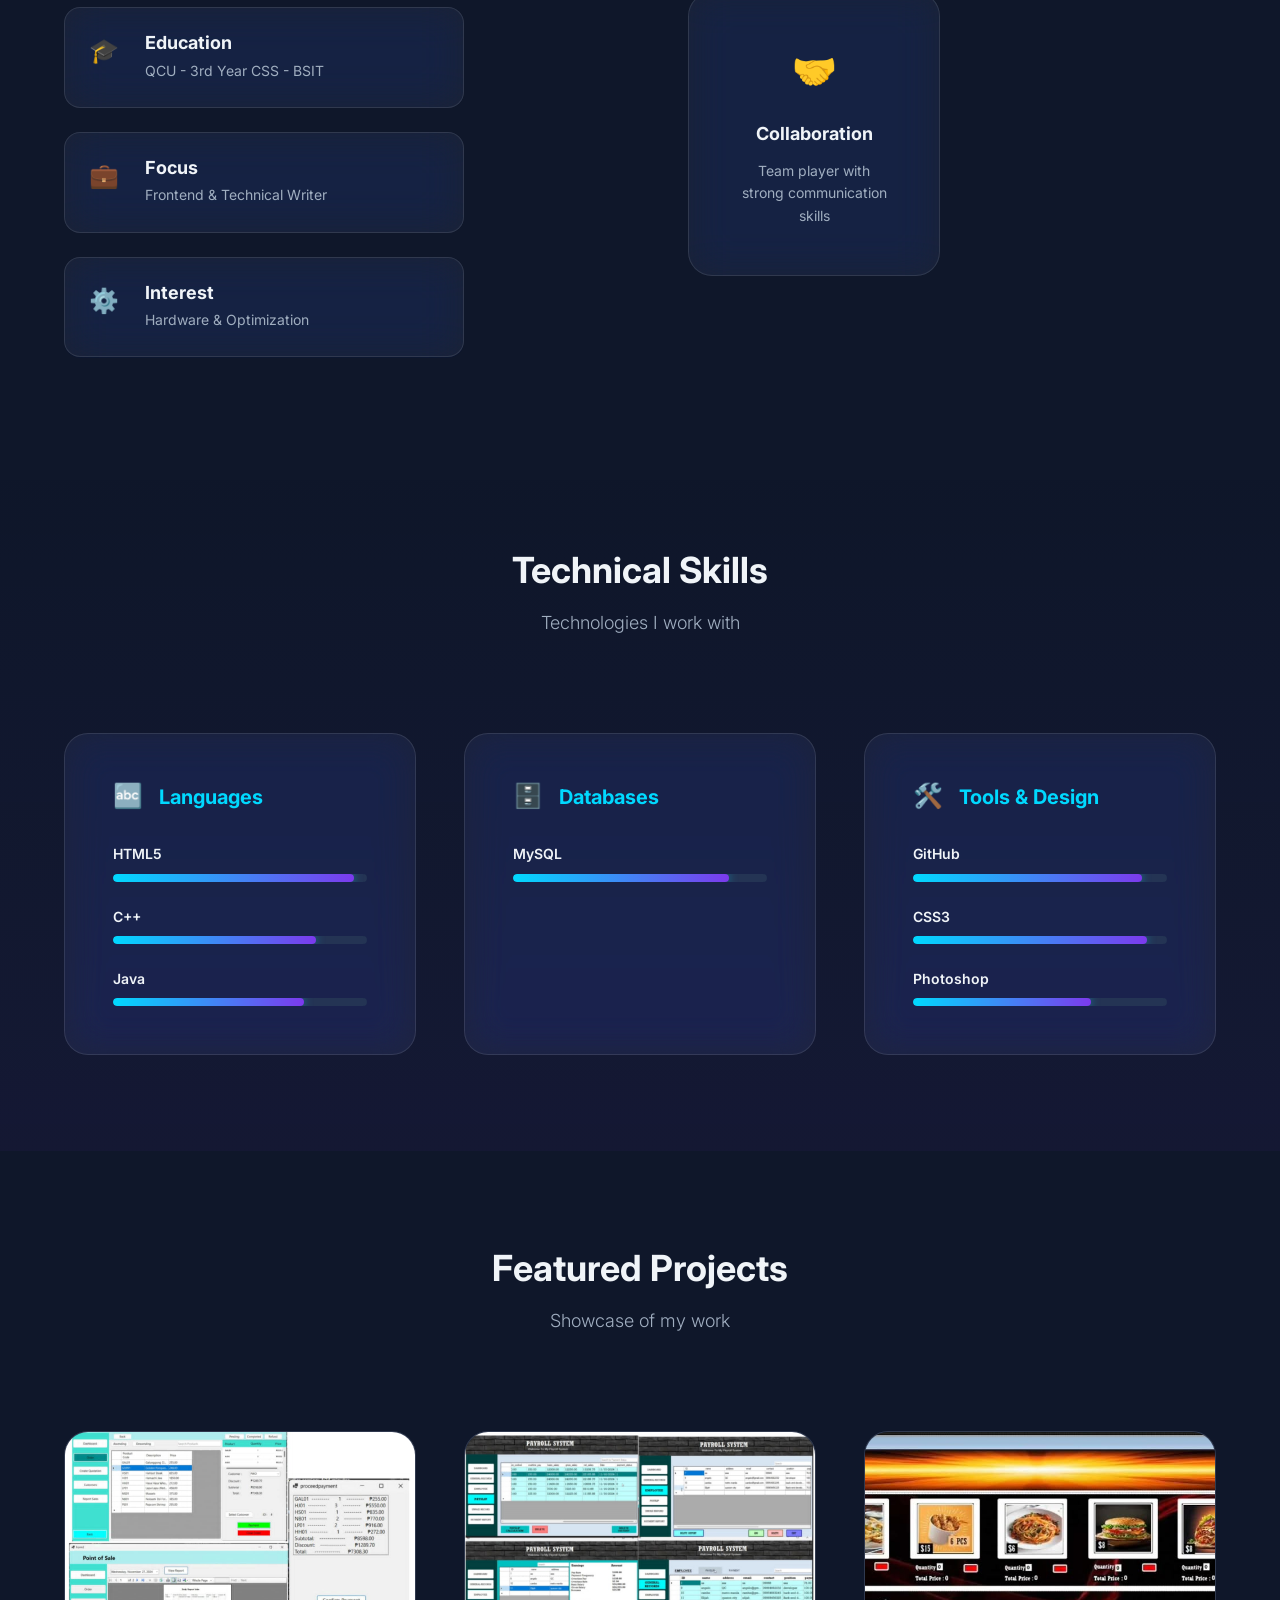
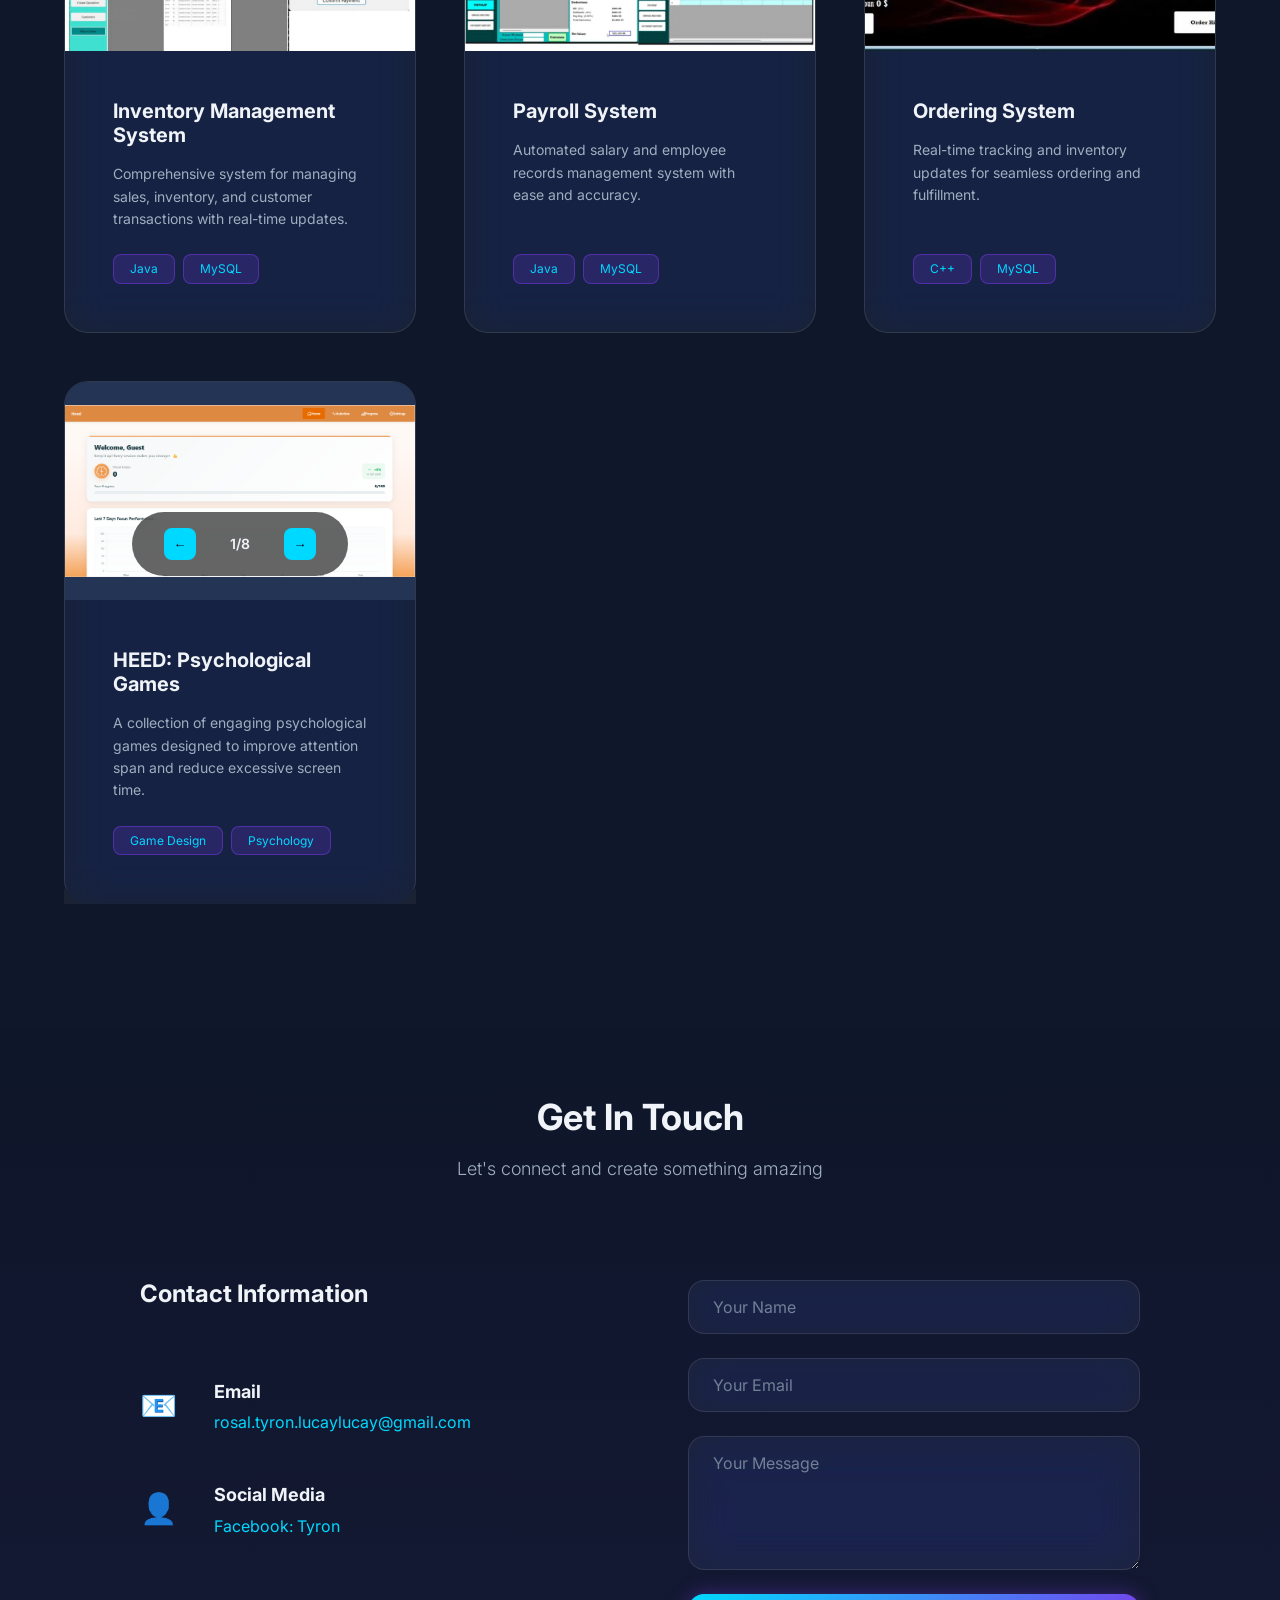
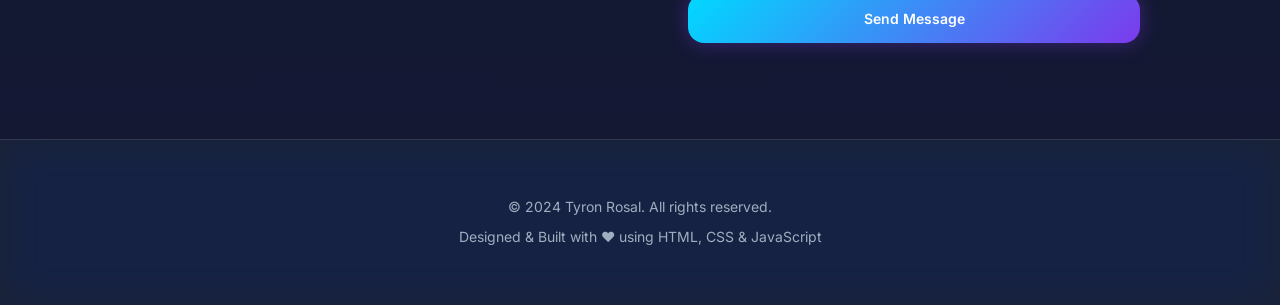
==== commit 28b17f24: "hardware" ====
--- a/index.html
+++ b/index.html
@@ -80,8 +80,8 @@
             <div class="about-content">
                 <div class="about-text">
                     <h3>Passionate Developer & Tech Enthusiast</h3>
-                    <p>I'm a 3rd-year college student at <strong>Quezon City University</strong>, deeply fascinated by computer hardware and system troubleshooting. My journey combines academic learning with hands-on problem-solving experience.</p>
-                    <p>I'm passionate about understanding how computer systems work at every level—from hardware components to software architecture. My goal is to leverage my technical knowledge to create robust, efficient solutions for real-world problems.</p>
+                    <p>I'm a 3rd-year college student at <strong>Quezon City University</strong>, I am very interested in computer hardware and fixing computer problems. My journey includes both studying and hands on experience solving technical issues.</p>
+                    <p>I enjoy learning how computer systems work at every level, from hardware parts to software systems. My goal is to use my technical knowledge to build strong and efficient solutions for real world problems.</p>
                     
                     <div class="about-highlights">
                         <div class="highlight-item">
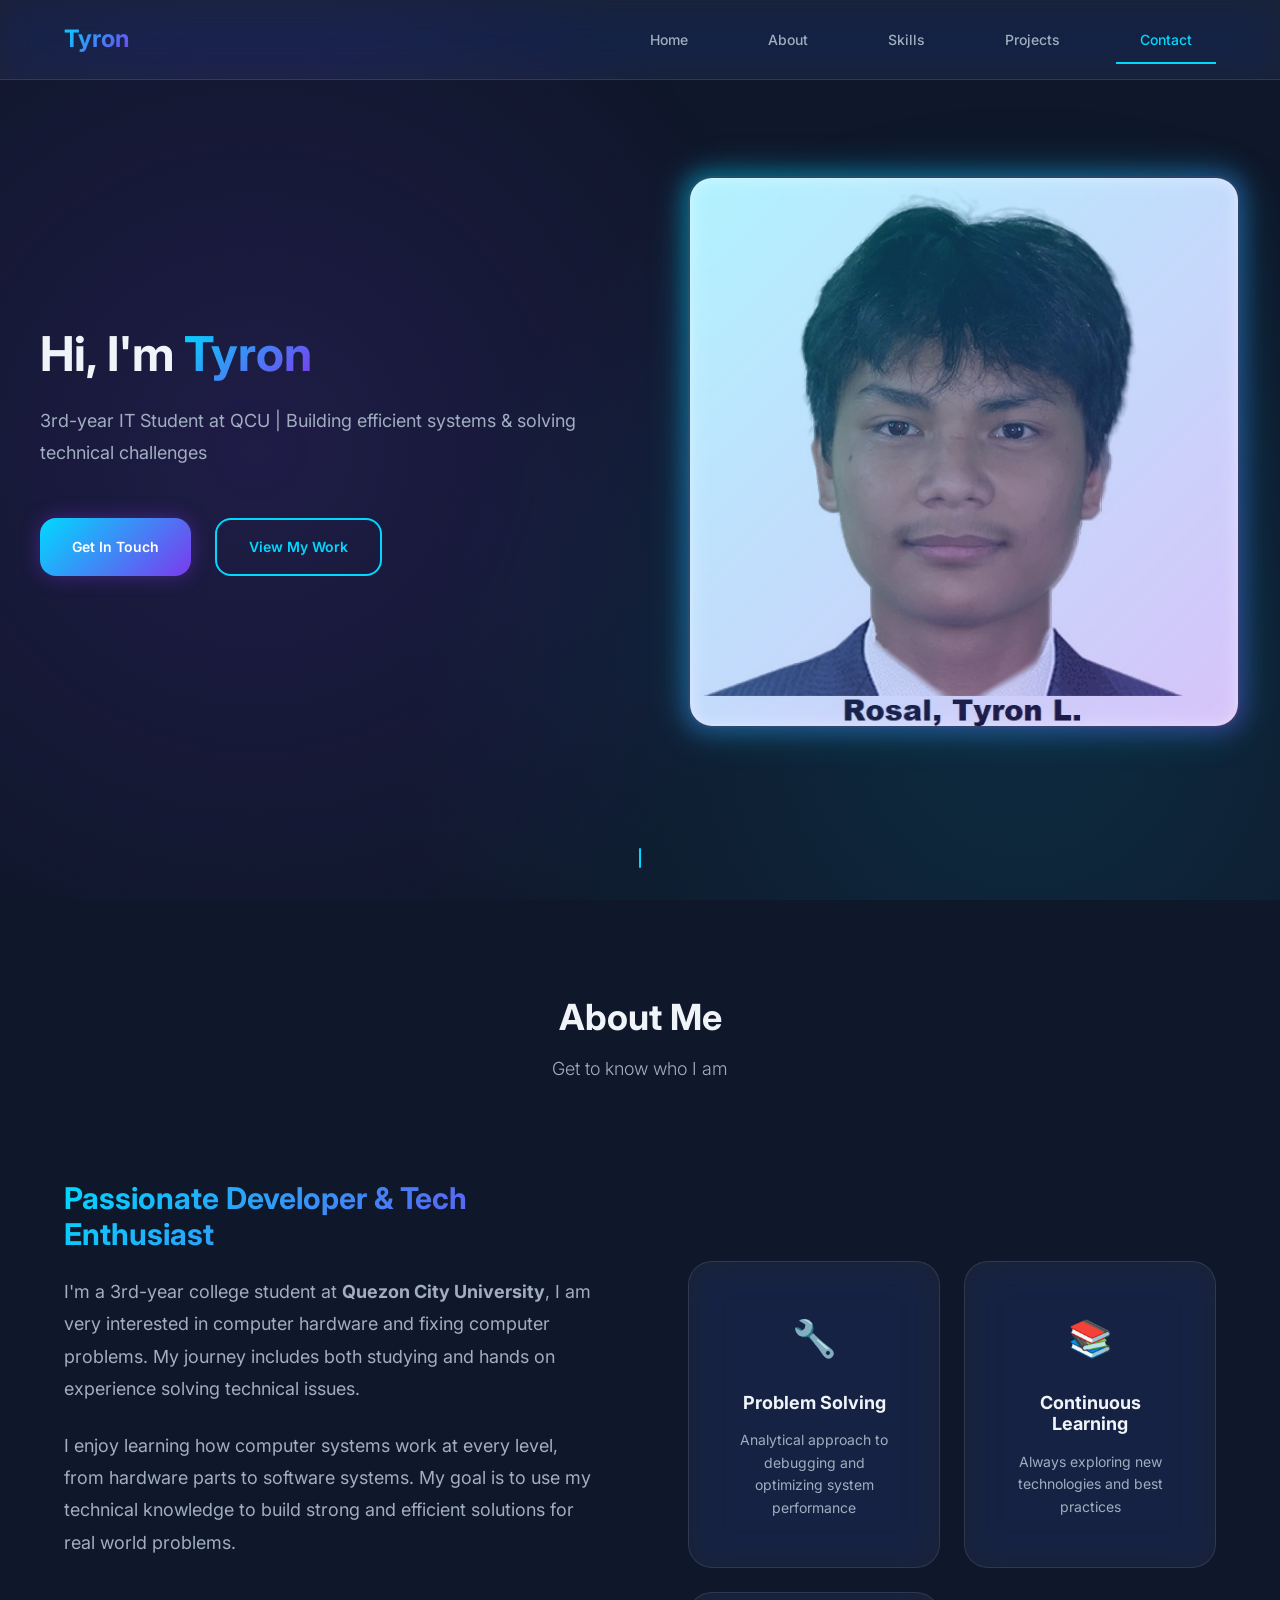
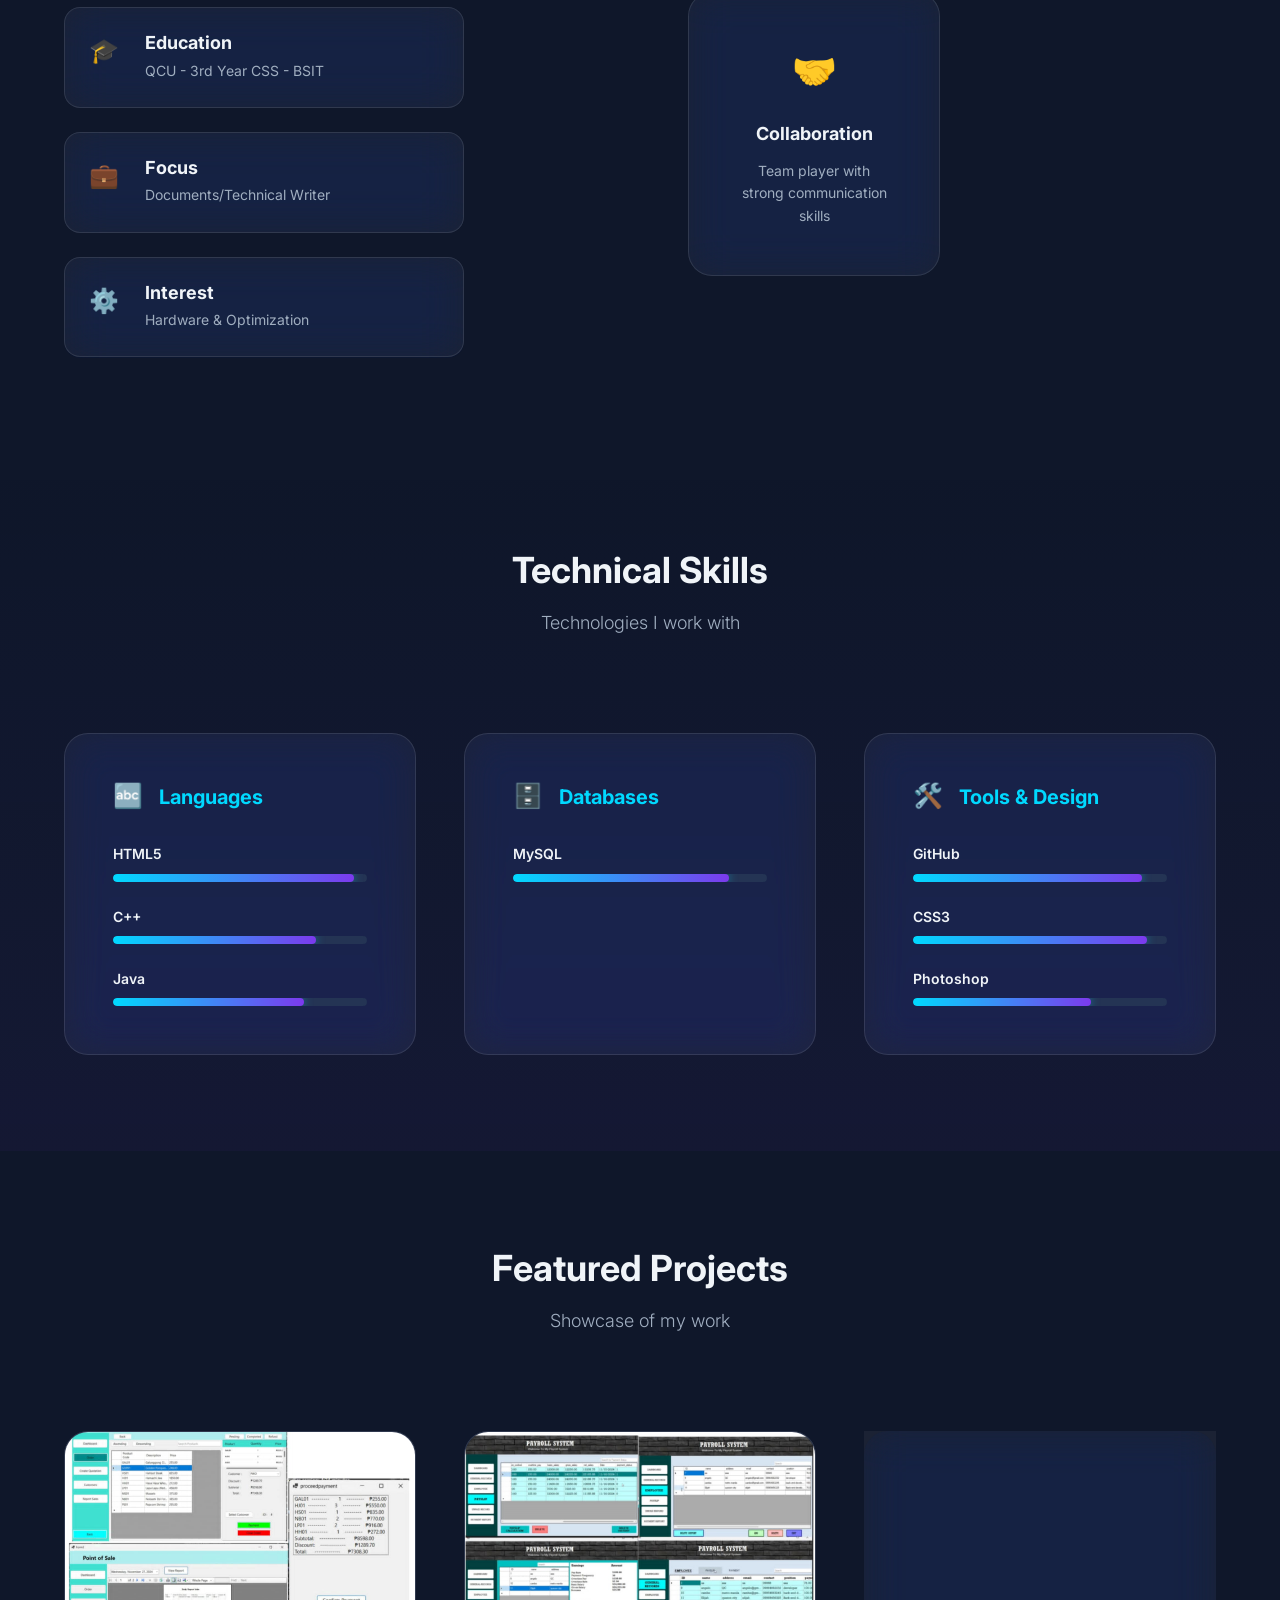
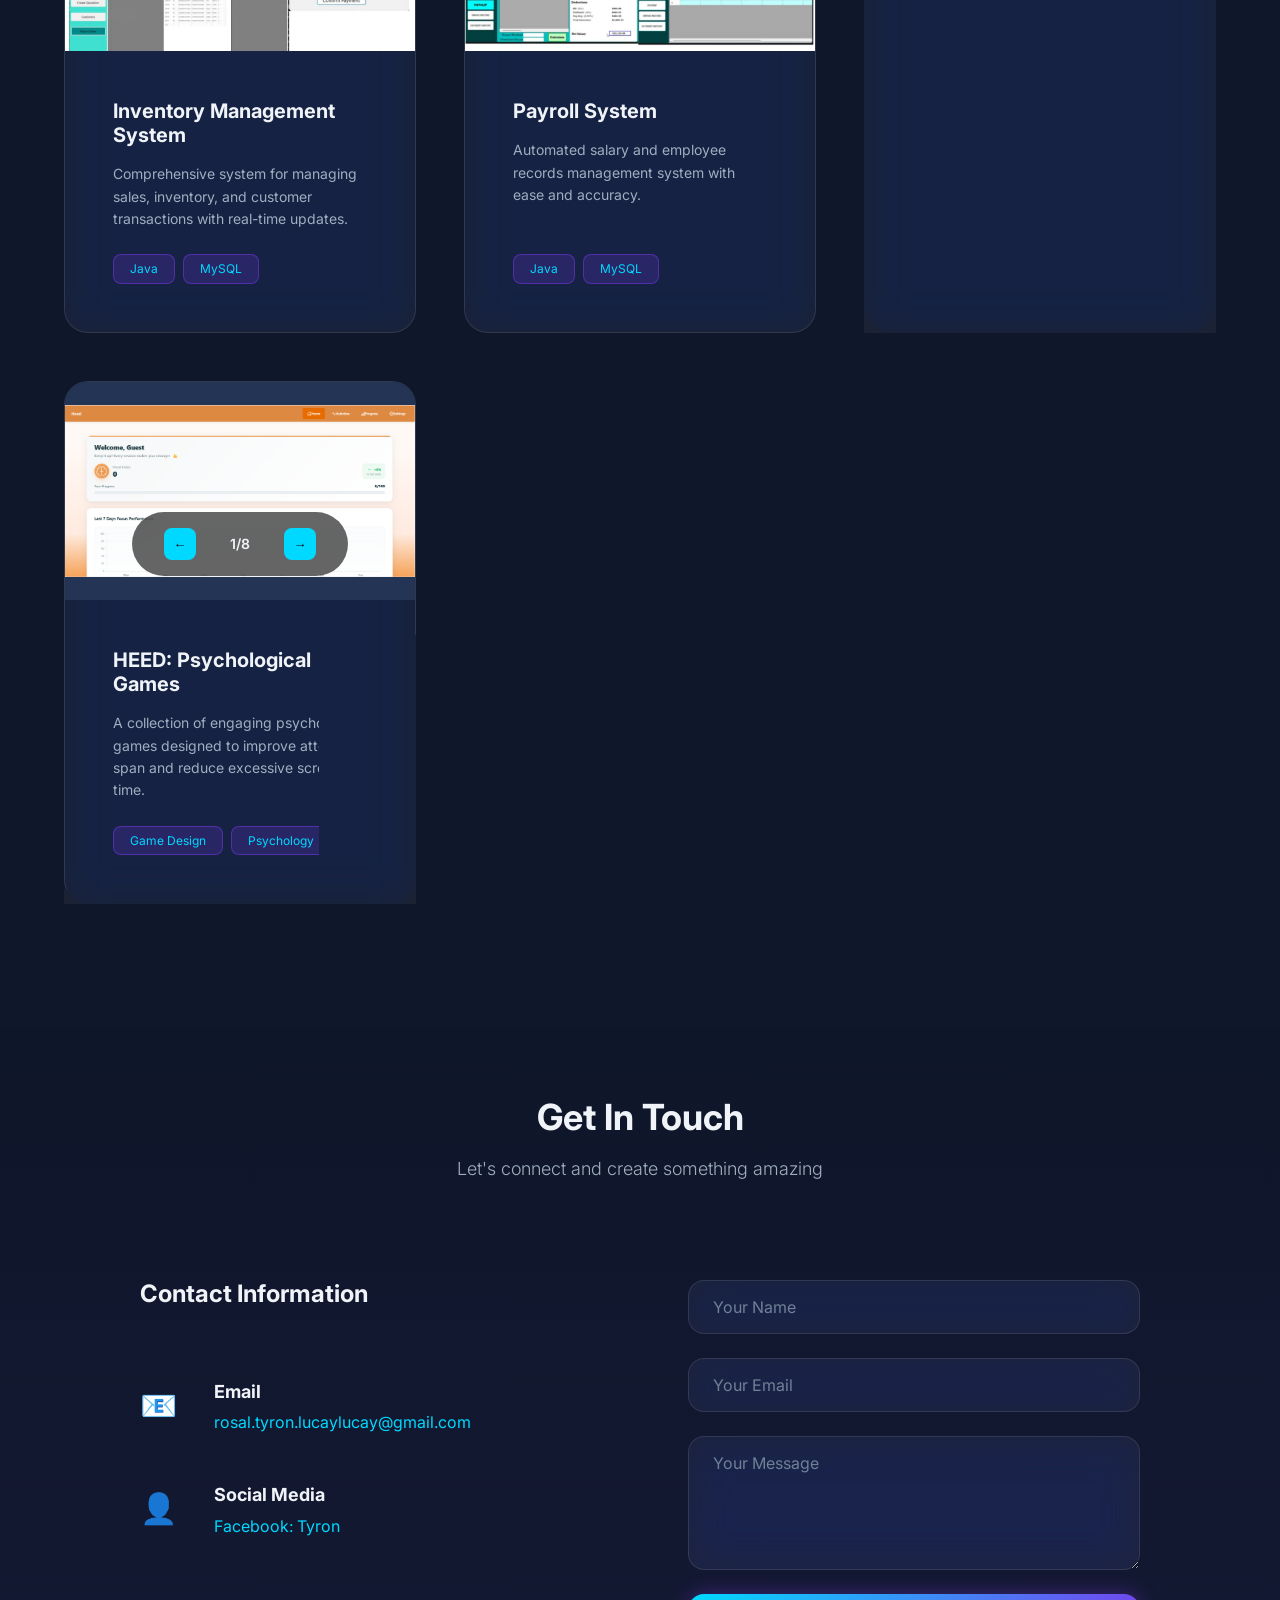
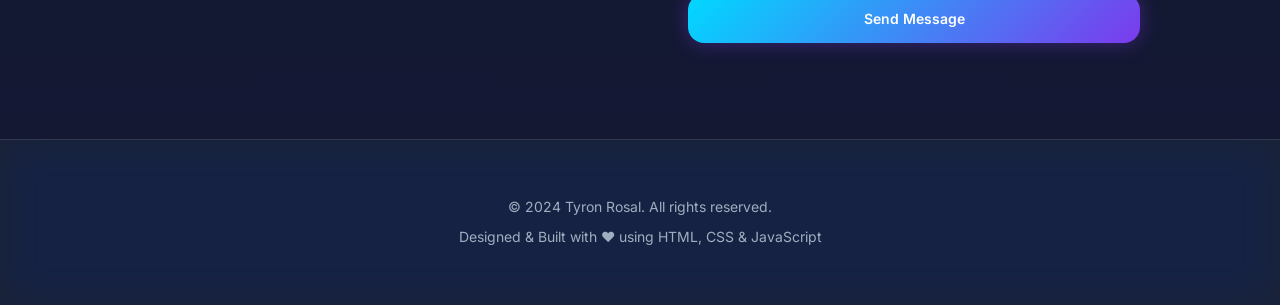
==== commit 45caab23: "documents" ====
--- a/index.html
+++ b/index.html
@@ -95,7 +95,7 @@
                             <span class="highlight-icon">💼</span>
                             <div>
                                 <h4>Focus</h4>
-                                <p>Frontend & Technical Writer</p>
+                                <p>Documents/Technical Writer</p>
                             </div>
                         </div>
                         <div class="highlight-item">
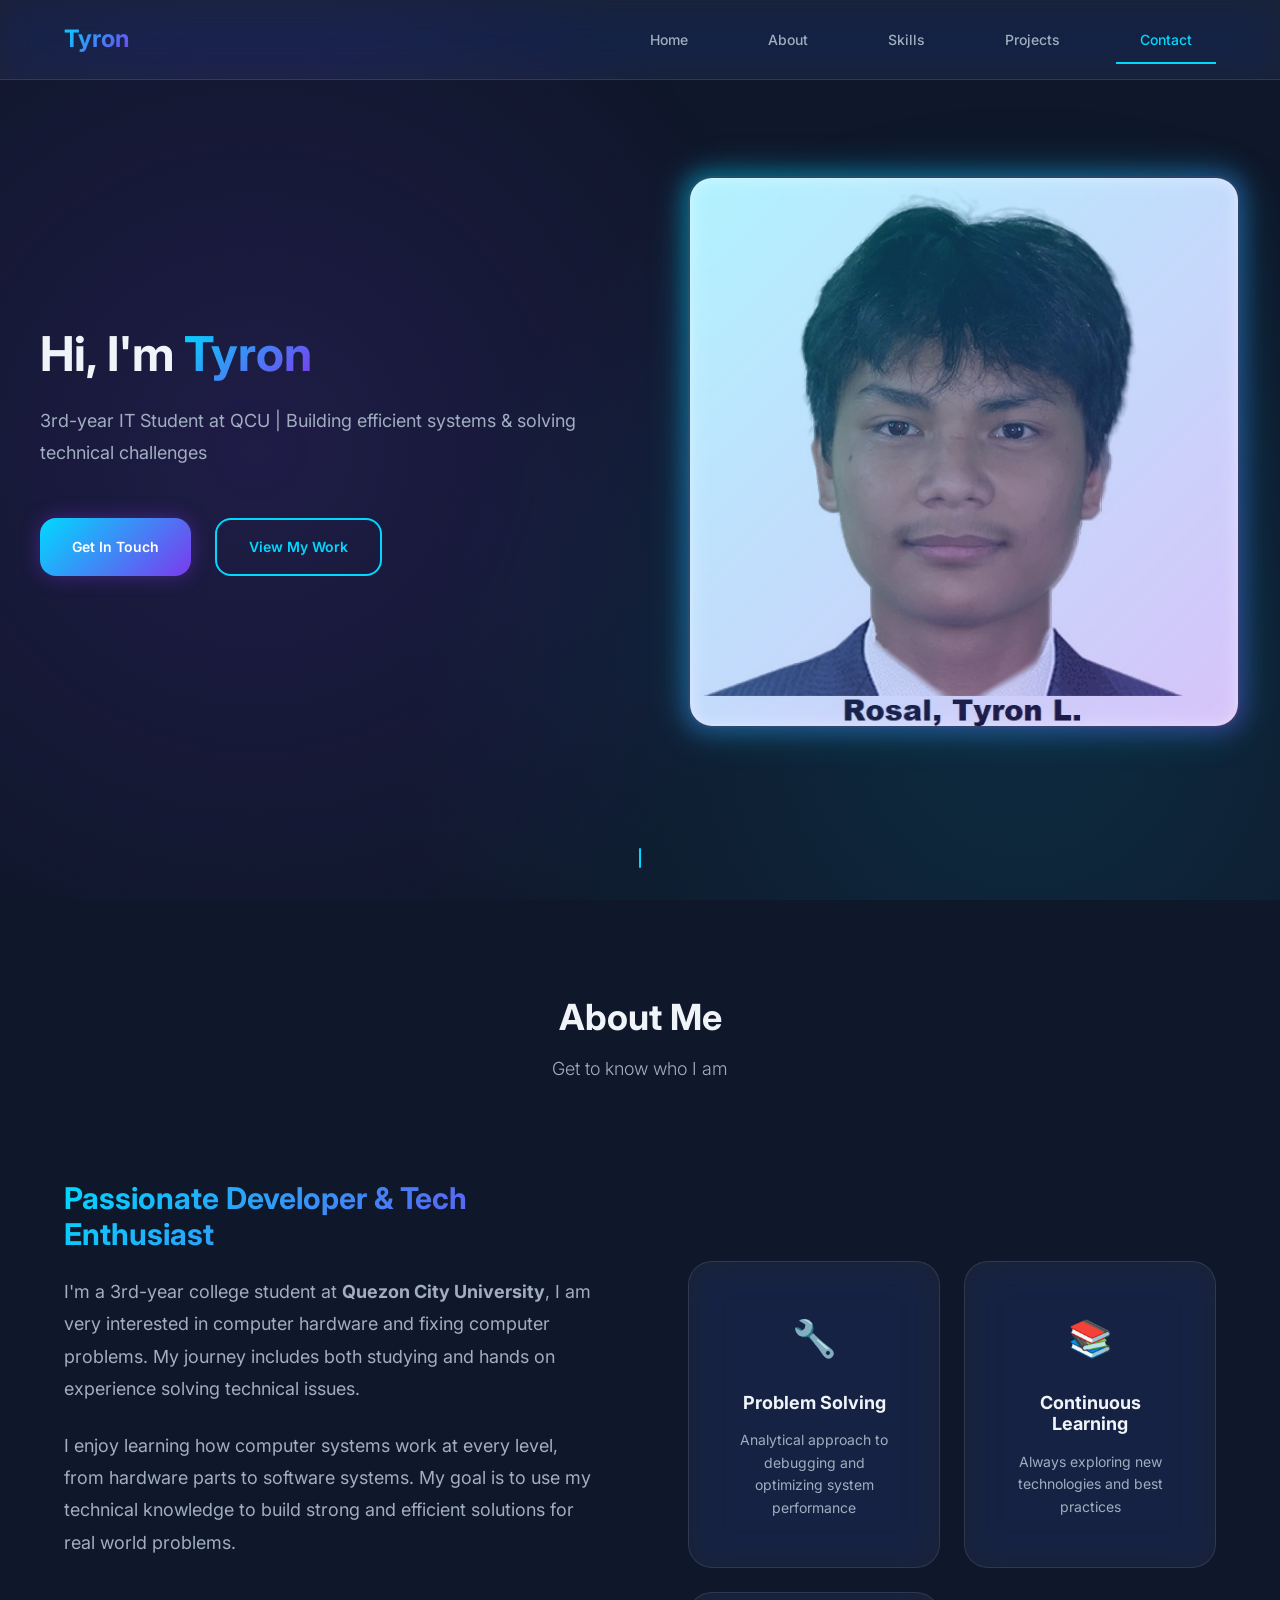
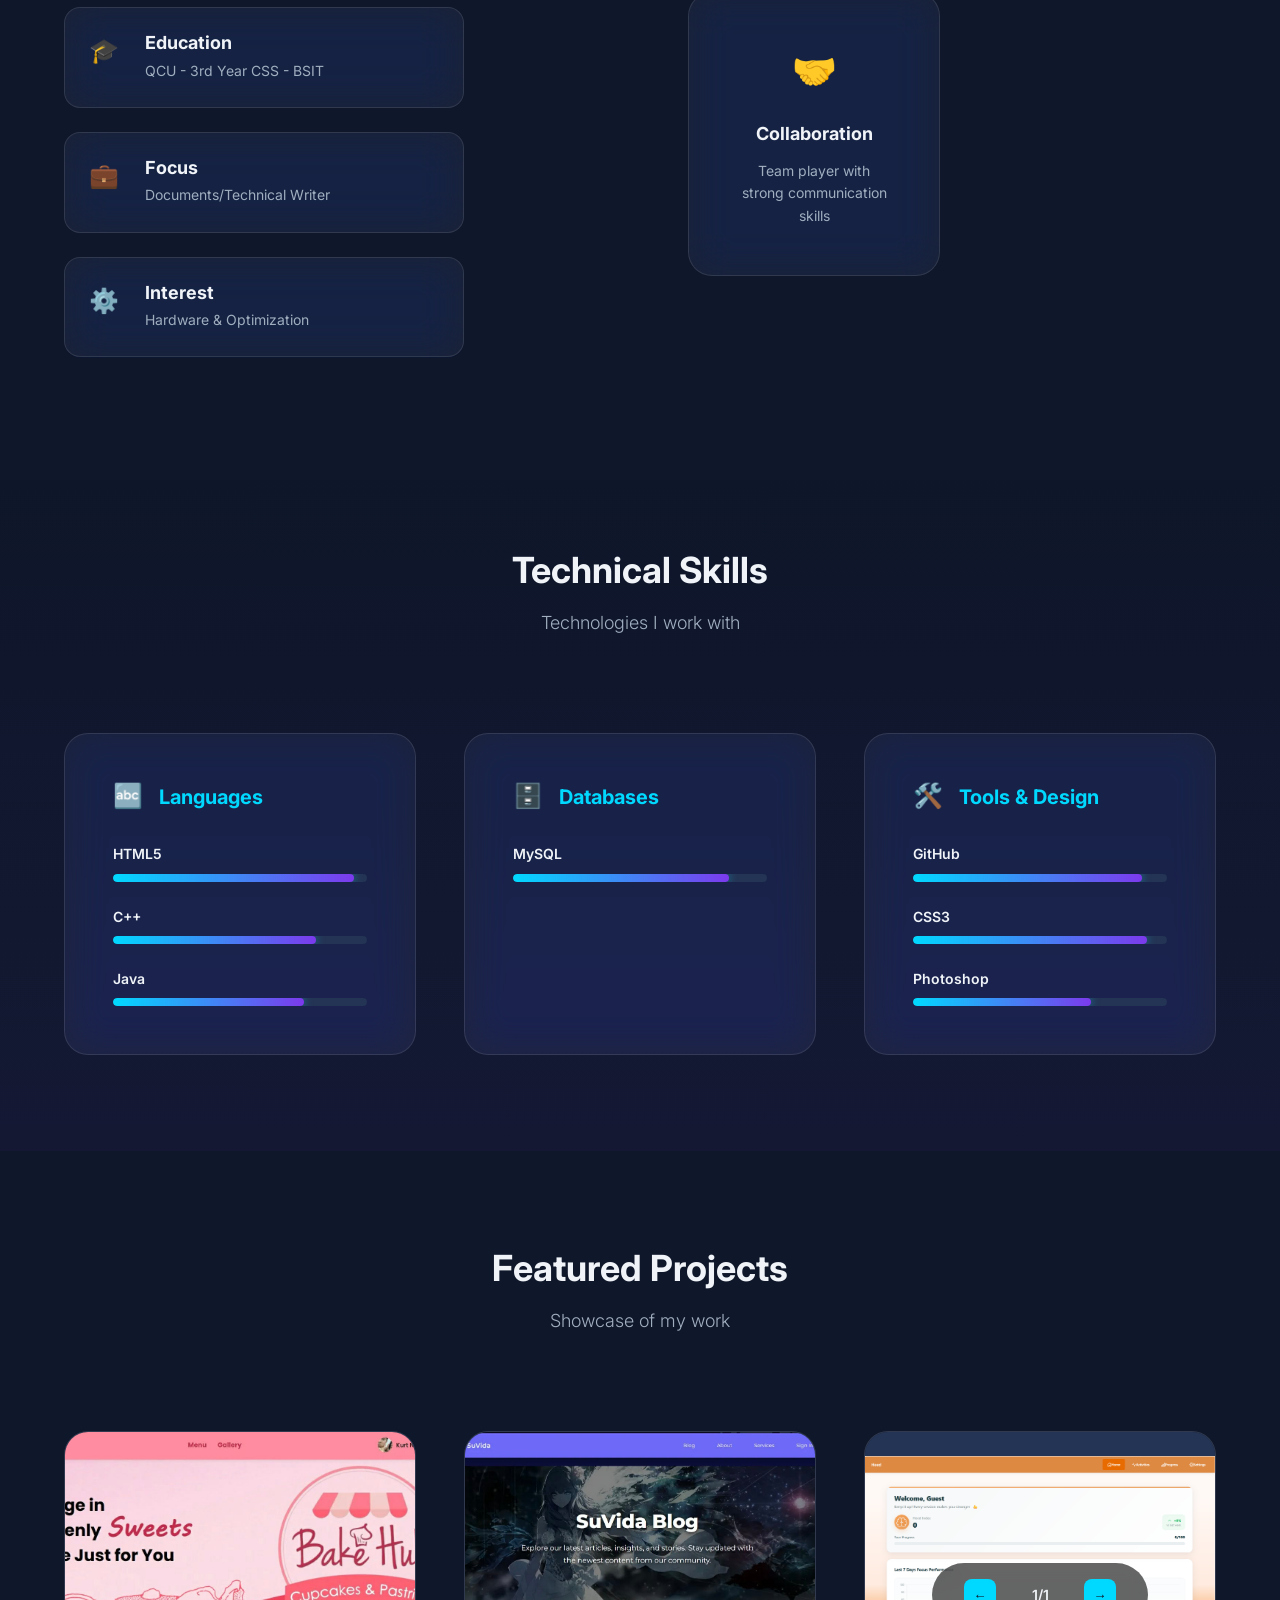
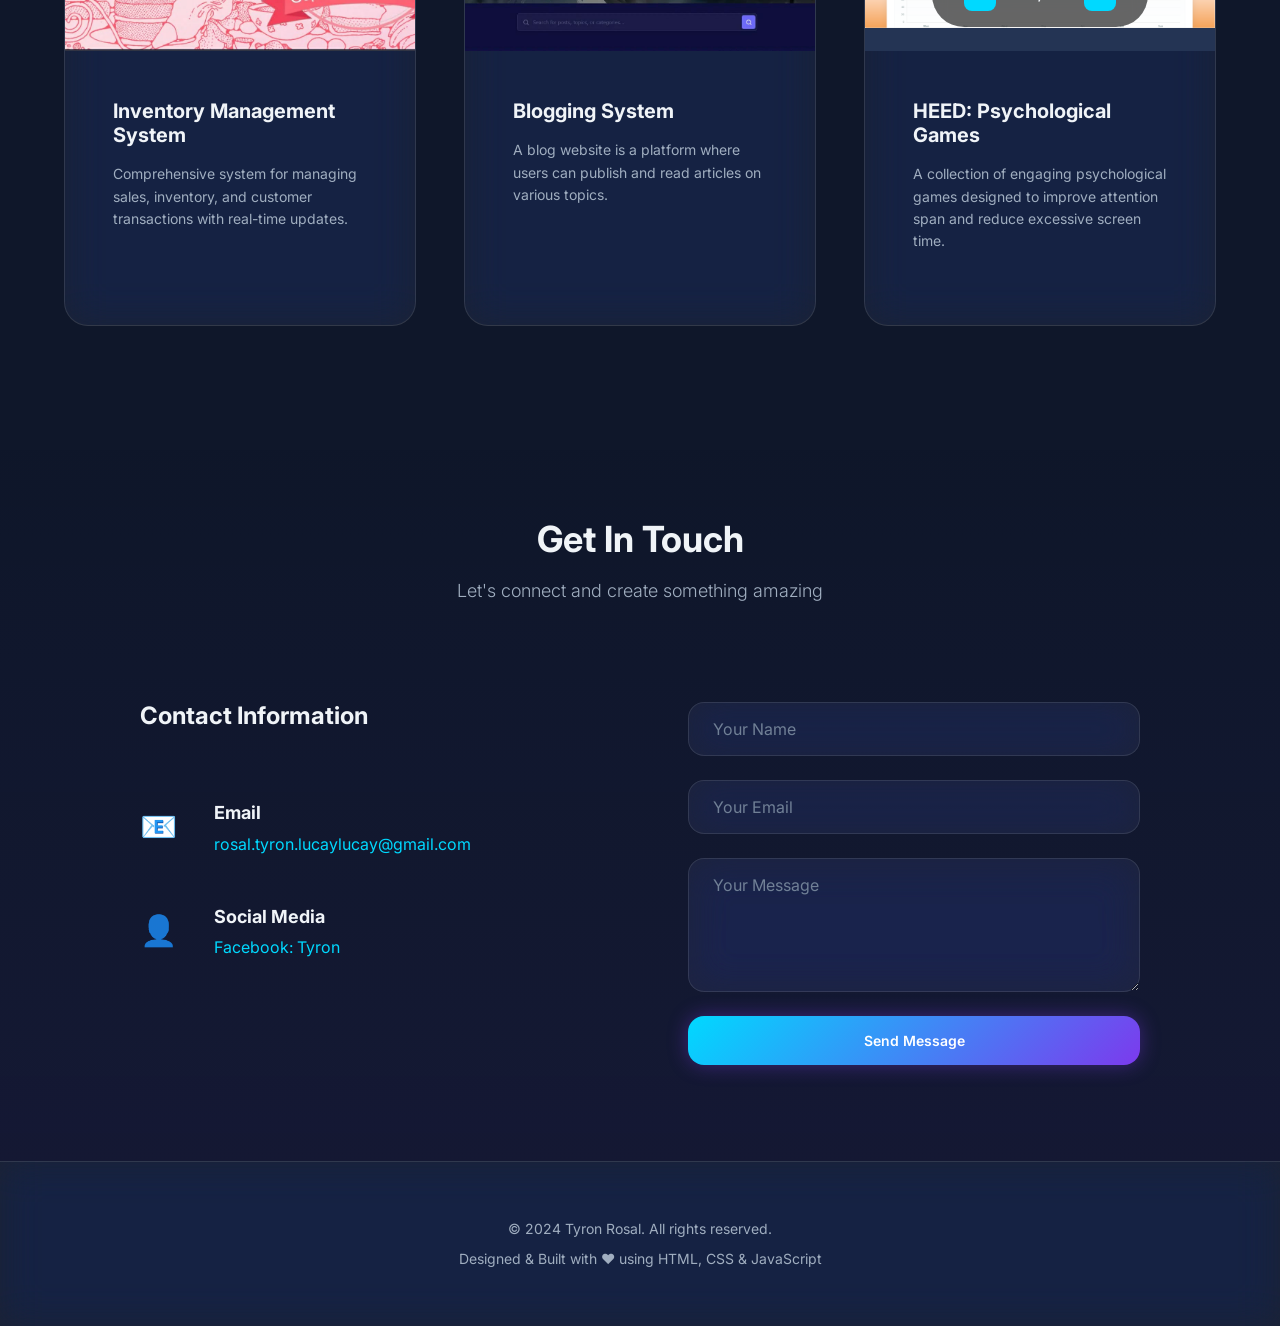
==== commit 0dbc3a18: "inventory" ====
--- a/index.html
+++ b/index.html
@@ -225,7 +225,7 @@
                 <!-- Project 1: Inventory Management System -->
                 <article class="project-card">
                     <div class="project-image-wrapper">
-                        <img src="images/project1.jpg" alt="Inventory Management System" class="project-image">
+                        <img src="bakehub.jpg" alt="Inventory Management System" class="project-image">
                         <div class="project-overlay">
                             <button class="project-btn" aria-label="View project details">View Details</button>
                         </div>
@@ -233,46 +233,24 @@
                     <div class="project-content">
                         <h3 class="project-title">Inventory Management System</h3>
                         <p class="project-description">Comprehensive system for managing sales, inventory, and customer transactions with real-time updates.</p>
-                        <div class="project-tags">
-                            <span class="tag">Java</span>
-                            <span class="tag">MySQL</span>
-                        </div>
+                        
                     </div>
                 </article>
                 
-                <!-- Project 2: Payroll System -->
+            
+                
+                <!-- Project :blog System -->
                 <article class="project-card">
                     <div class="project-image-wrapper">
-                        <img src="images/project2.jpg" alt="Payroll System" class="project-image">
+                        <img src="suvida.jpg" alt="Blog System" class="project-image">
                         <div class="project-overlay">
                             <button class="project-btn" aria-label="View project details">View Details</button>
                         </div>
                     </div>
                     <div class="project-content">
-                        <h3 class="project-title">Payroll System</h3>
-                        <p class="project-description">Automated salary and employee records management system with ease and accuracy.</p>
-                        <div class="project-tags">
-                            <span class="tag">Java</span>
-                            <span class="tag">MySQL</span>
-                        </div>
-                    </div>
-                </article>
-                
-                <!-- Project 3: Ordering System -->
-                <article class="project-card">
-                    <div class="project-image-wrapper">
-                        <img src="images/project3.jpg" alt="Ordering System" class="project-image">
-                        <div class="project-overlay">
-                            <button class="project-btn" aria-label="View project details">View Details</button>
-                        </div>
-                    </div>
-                    <div class="project-content">
-                        <h3 class="project-title">Ordering System</h3>
-                        <p class="project-description">Real-time tracking and inventory updates for seamless ordering and fulfillment.</p>
-                        <div class="project-tags">
-                            <span class="tag">C++</span>
-                            <span class="tag">MySQL</span>
-                        </div>
+                        <h3 class="project-title">Blogging System</h3>
+                        <p class="project-description">A blog website is a platform where users can publish and read articles on various topics.</p>
+                        
                     </div>
                 </article>
                 
@@ -282,13 +260,7 @@
                         <div class="project-gallery">
                             <div class="gallery-container" role="region" aria-label="Project gallery">
                                 <img src="images/heed1.png" alt="HEED Game Screenshot 1" class="gallery-image">
-                                <img src="images/heed2.png" alt="HEED Game Screenshot 2" class="gallery-image">
-                                <img src="images/heed3.png" alt="HEED Game Screenshot 3" class="gallery-image">
-                                <img src="images/heed4.png" alt="HEED Game Screenshot 4" class="gallery-image">
-                                <img src="images/heed5.png" alt="HEED Game Screenshot 5" class="gallery-image">
-                                <img src="images/heed6.png" alt="HEED Game Screenshot 6" class="gallery-image">
-                                <img src="images/heed7.png" alt="HEED Game Screenshot 7" class="gallery-image">
-                                <img src="images/heed8.png" alt="HEED Game Screenshot 8" class="gallery-image">
+                               
                             </div>
                             <div class="gallery-controls">
                                 <button class="gallery-btn gallery-prev" aria-label="Previous image">←</button>
@@ -303,10 +275,7 @@
                     <div class="project-content">
                         <h3 class="project-title">HEED: Psychological Games</h3>
                         <p class="project-description">A collection of engaging psychological games designed to improve attention span and reduce excessive screen time.</p>
-                        <div class="project-tags">
-                            <span class="tag">Game Design</span>
-                            <span class="tag">Psychology</span>
-                        </div>
+                       
                     </div>
                 </article>
             </div>
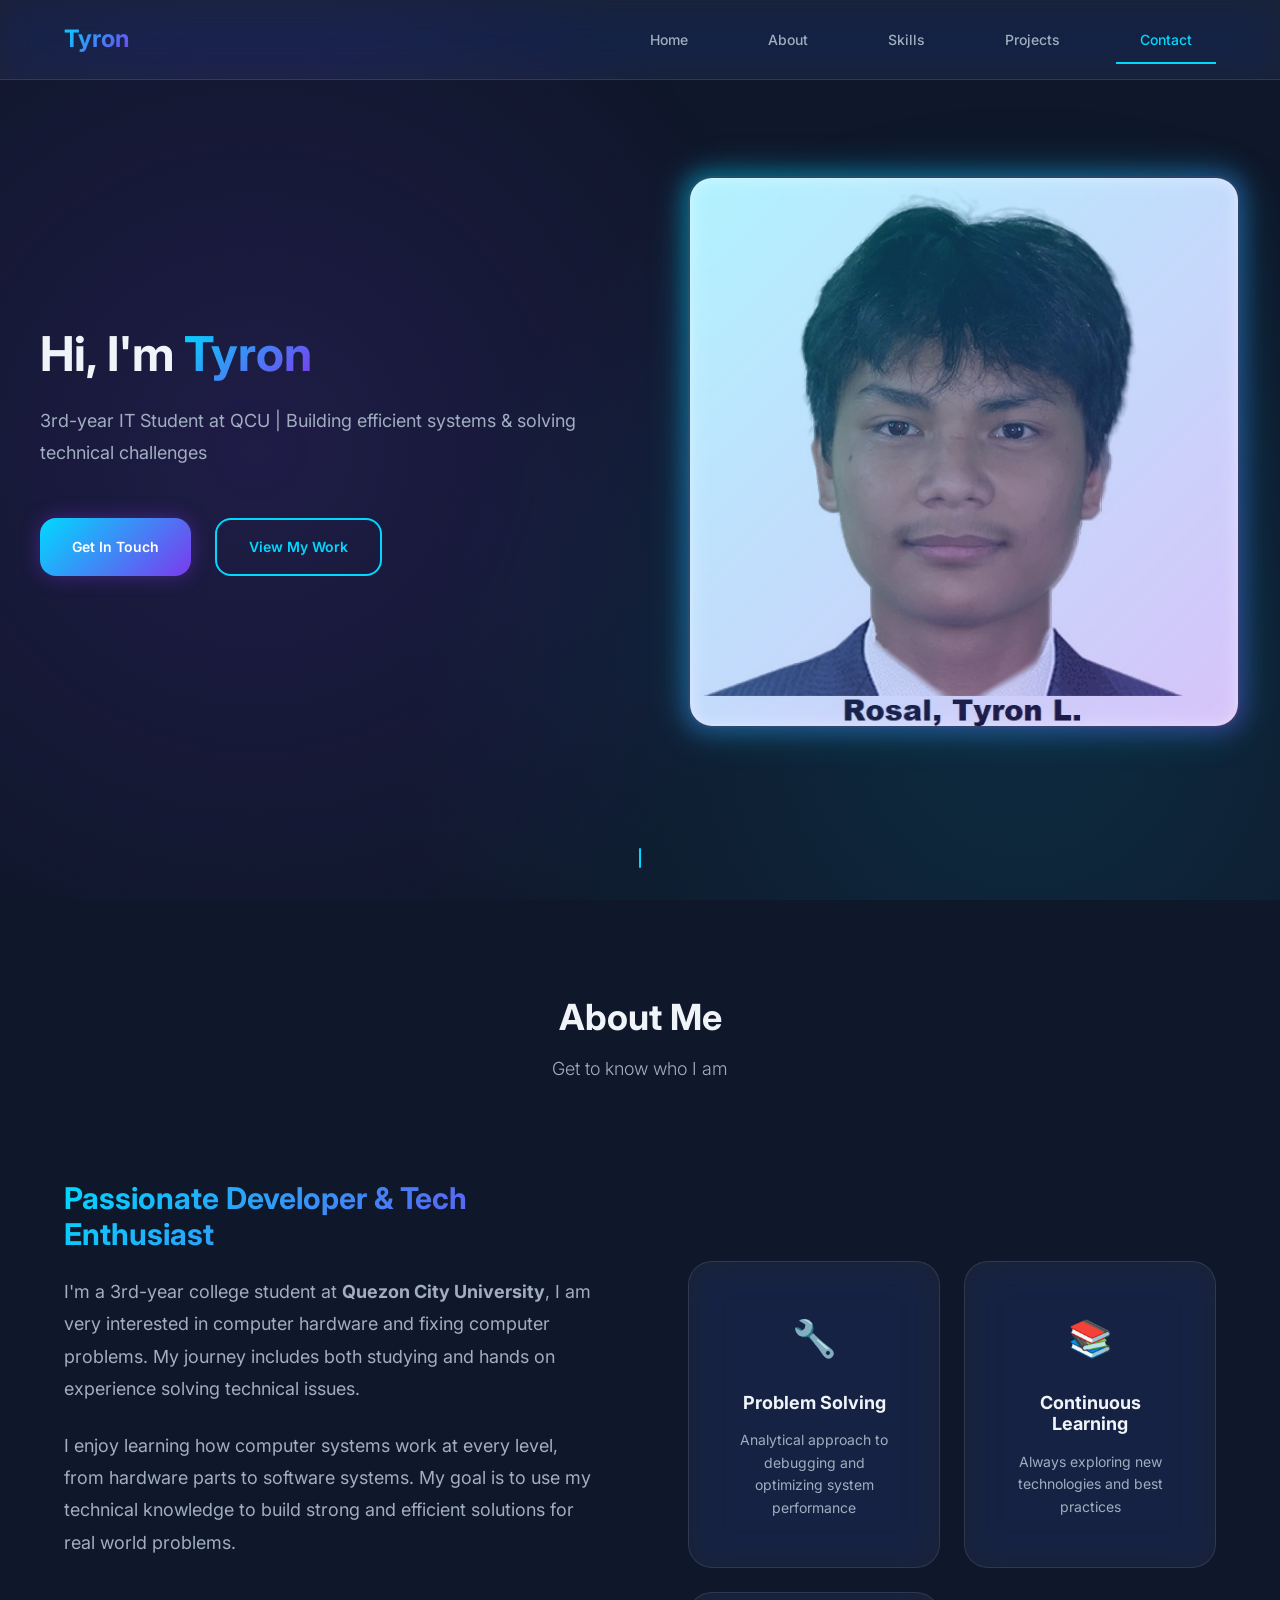
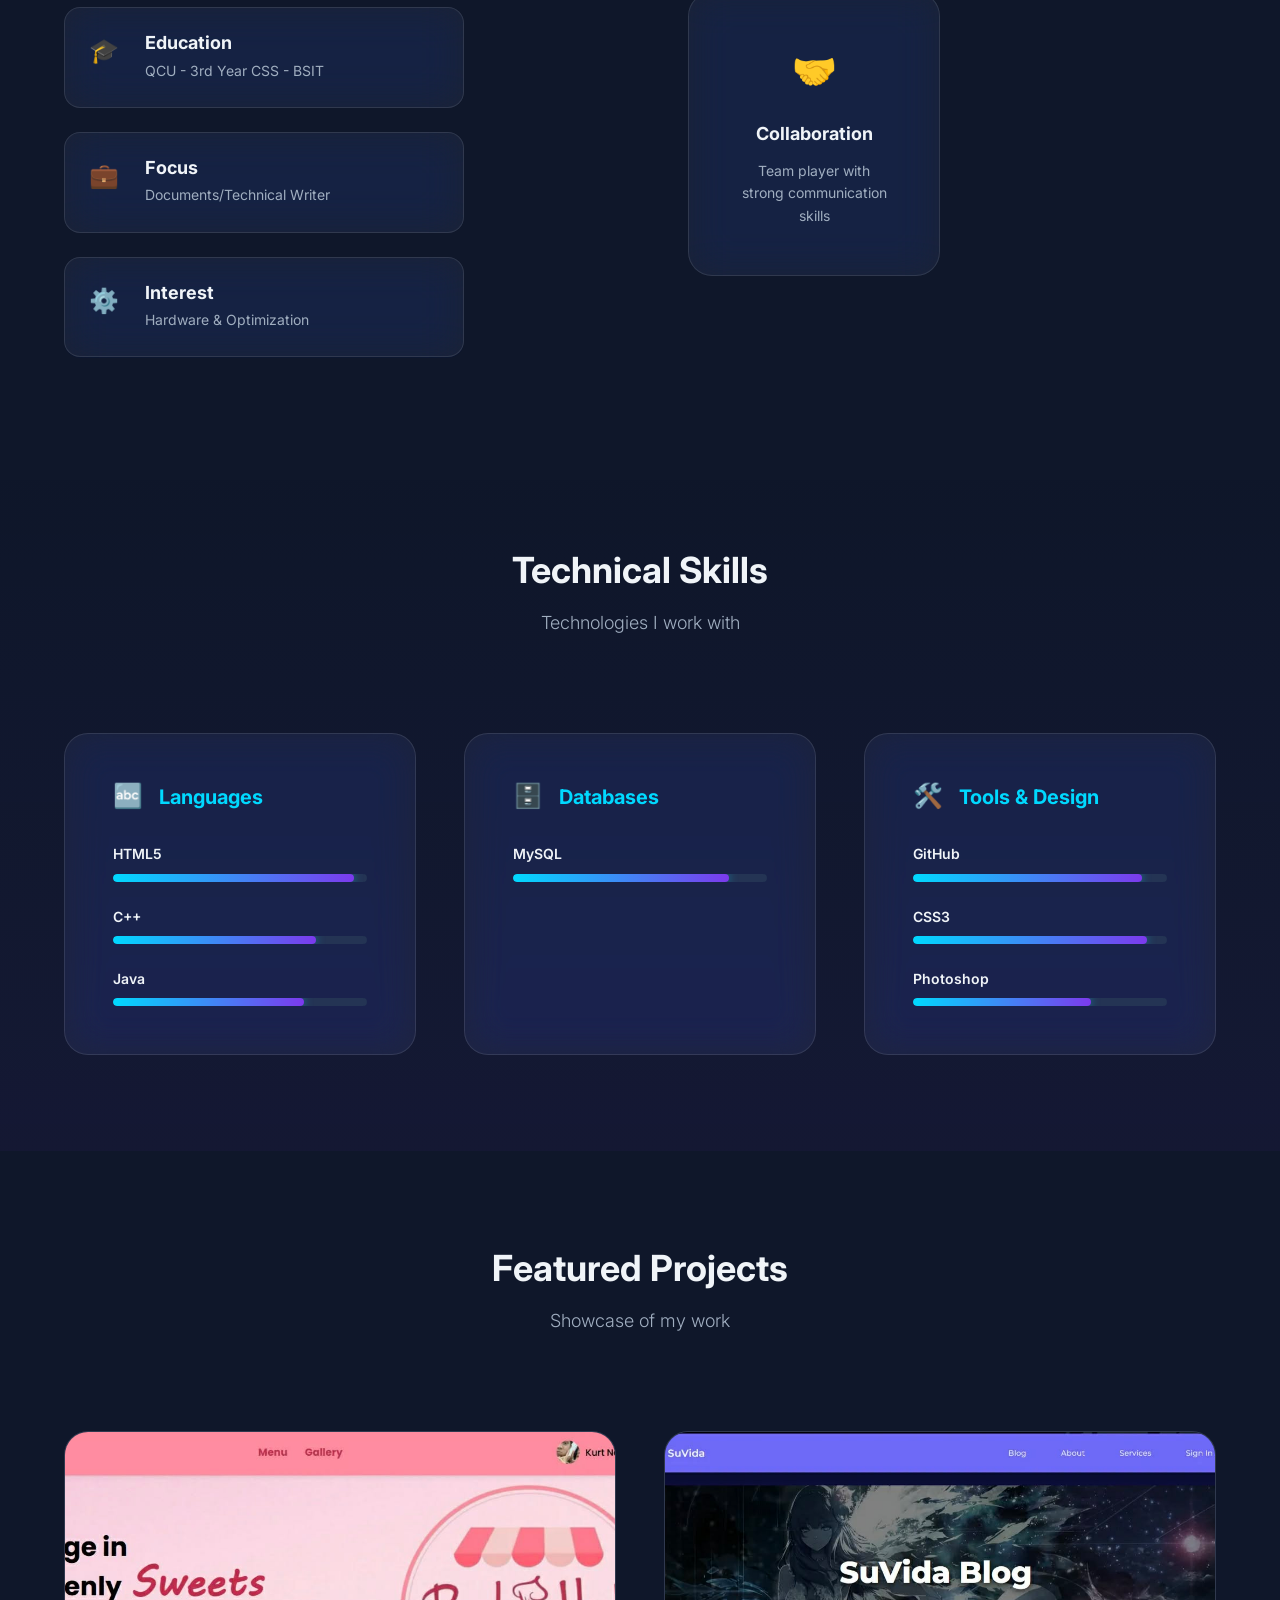
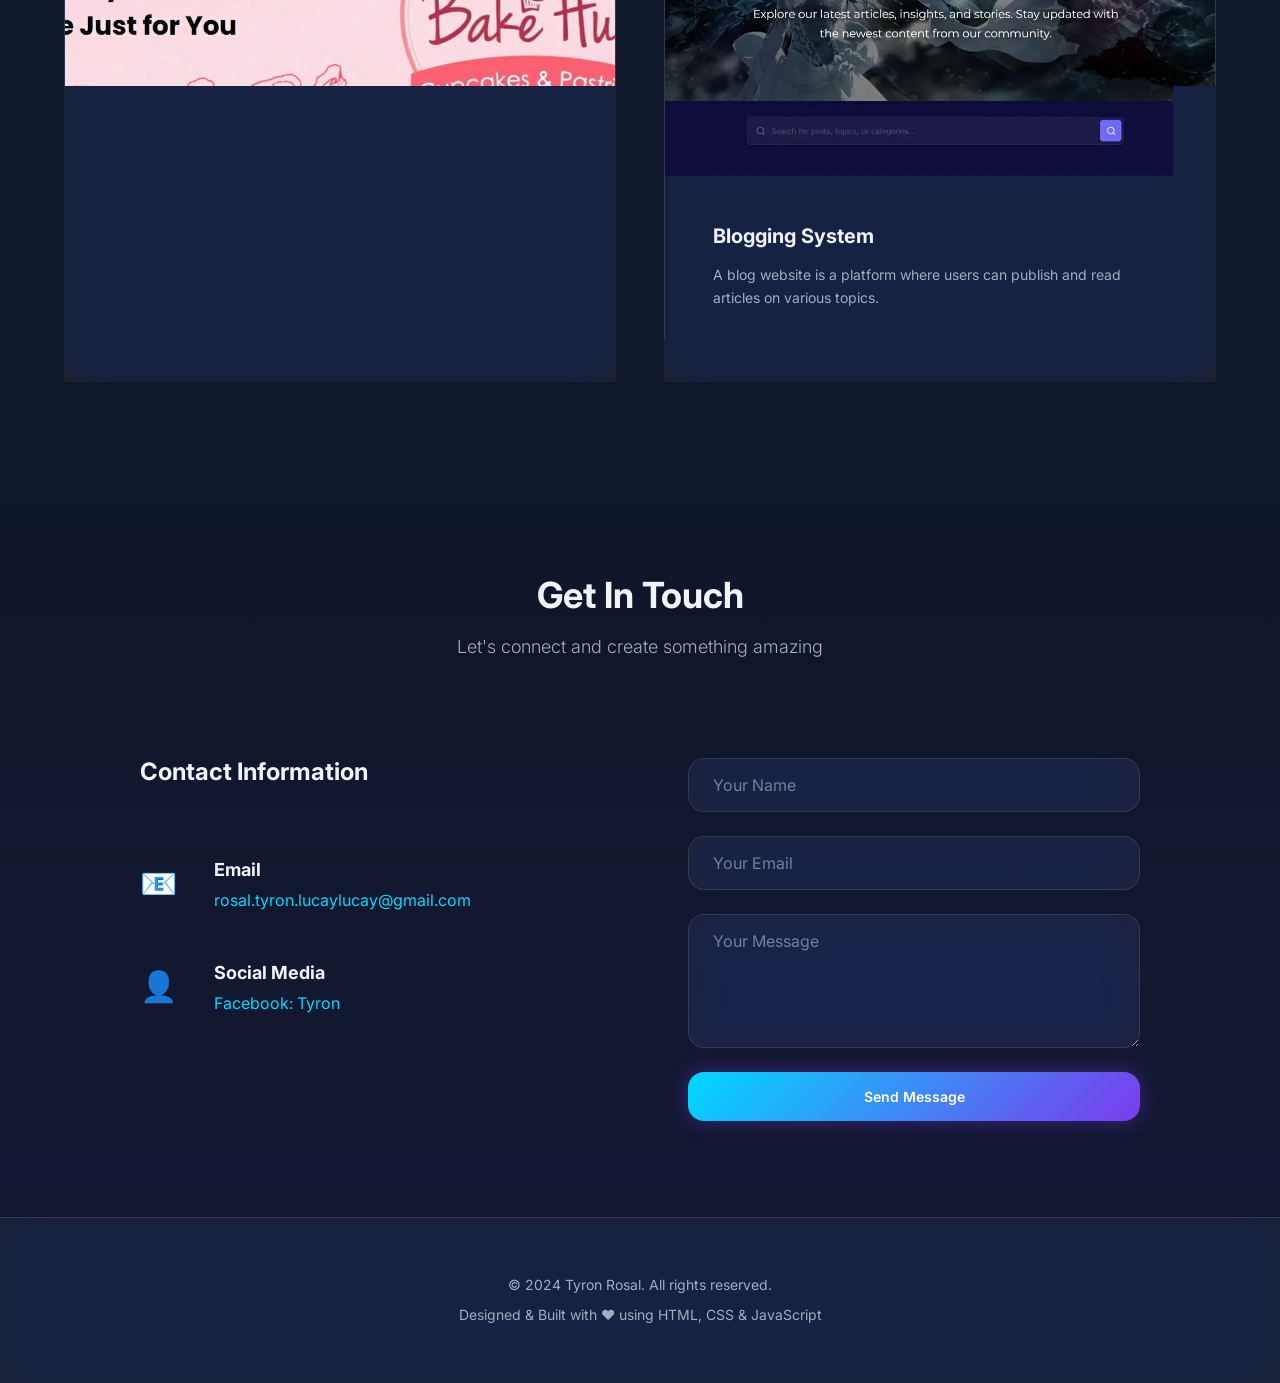
==== commit 70eb757f: "blogging" ====
--- a/index.html
+++ b/index.html
@@ -254,28 +254,7 @@
                     </div>
                 </article>
                 
-                <!-- Project 4: HEED Psychological Games (with Gallery) -->
-                <article class="project-card project-card-featured">
-                    <div class="project-image-wrapper">
-                        <div class="project-gallery">
-                            <div class="gallery-container" role="region" aria-label="Project gallery">
-                                <img src="images/heed1.png" alt="HEED Game Screenshot 1" class="gallery-image">
-                               
-                            </div>
-                            <div class="gallery-controls">
-                                <button class="gallery-btn gallery-prev" aria-label="Previous image">←</button>
-                                <span class="gallery-counter" aria-live="polite">1/8</span>
-                                <button class="gallery-btn gallery-next" aria-label="Next image">→</button>
-                            </div>
-                        </div>
-                        <div class="project-overlay">
-                            <button class="project-btn" aria-label="View project details">View Details</button>
-                        </div>
-                    </div>
-                    <div class="project-content">
-                        <h3 class="project-title">HEED: Psychological Games</h3>
-                        <p class="project-description">A collection of engaging psychological games designed to improve attention span and reduce excessive screen time.</p>
-                       
+              
                     </div>
                 </article>
             </div>
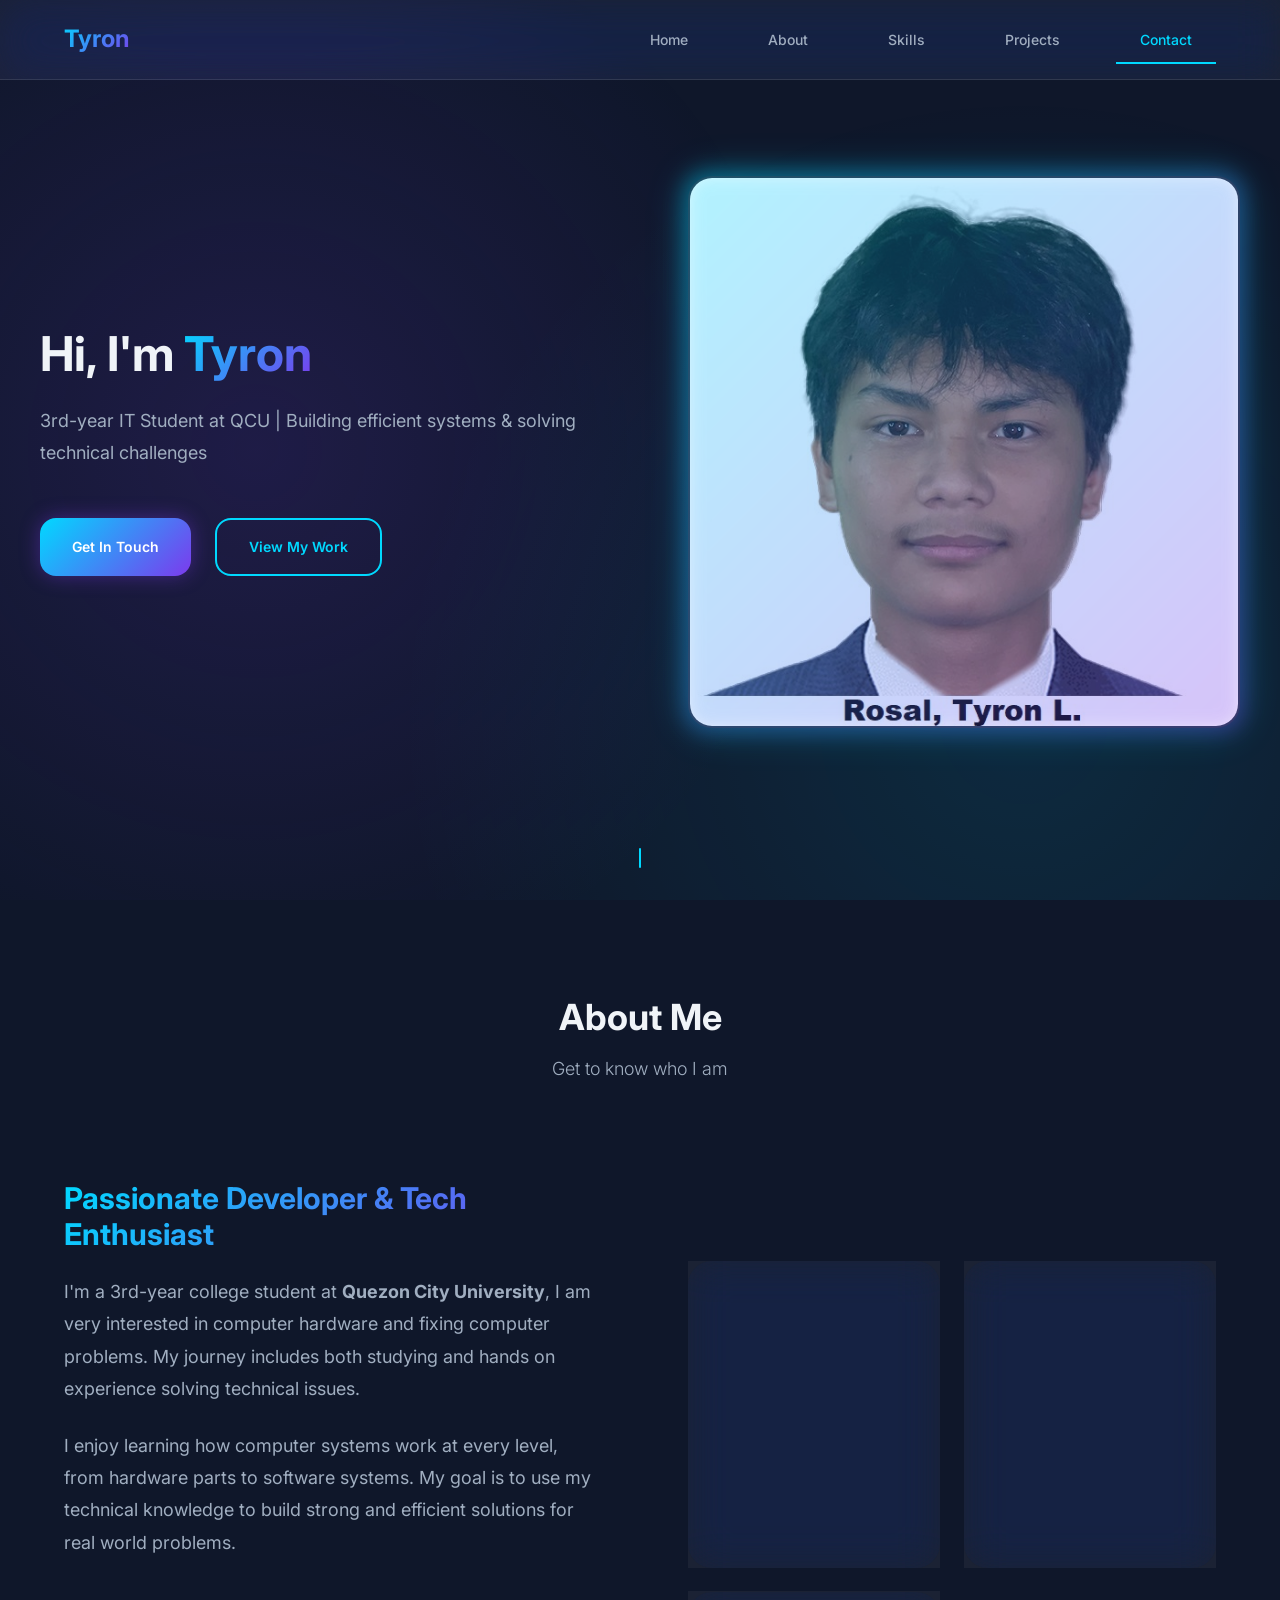
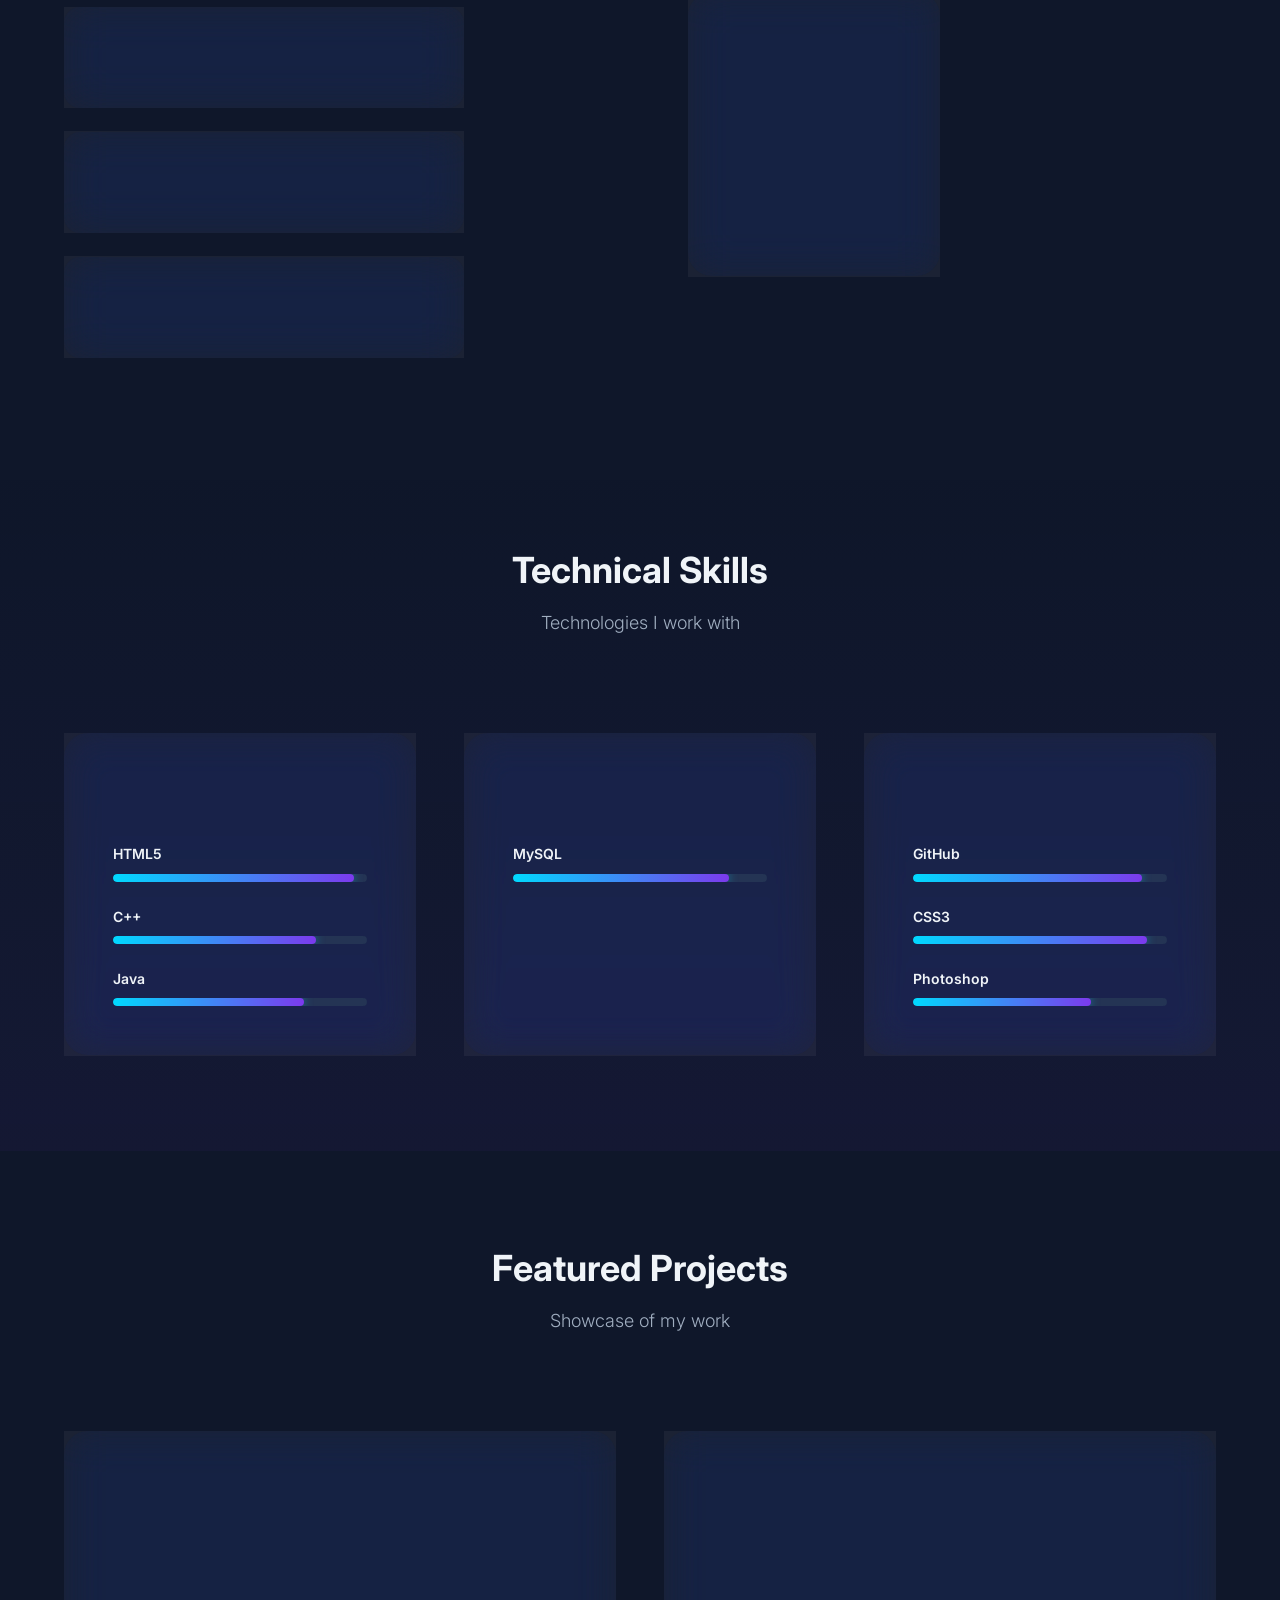
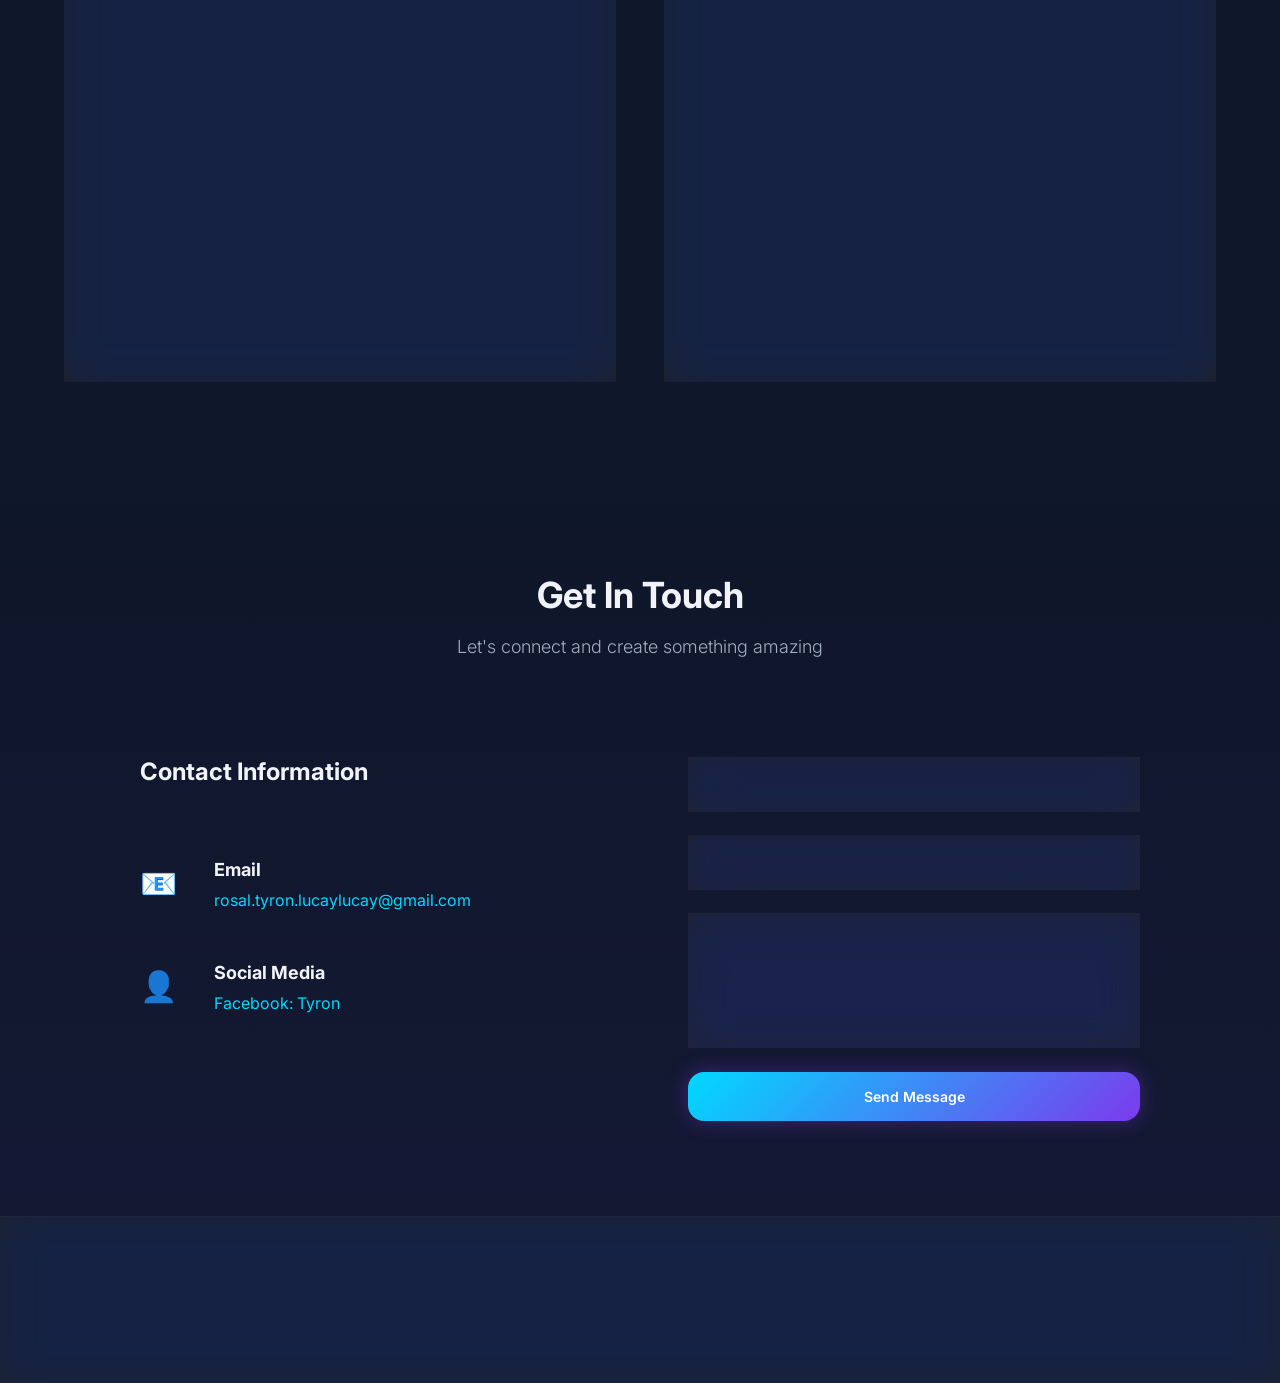
==== commit 6346f056: "2026" ====
--- a/index.html
+++ b/index.html
@@ -231,7 +231,7 @@
                         </div>
                     </div>
                     <div class="project-content">
-                        <h3 class="project-title">Inventory Management System</h3>
+                        <h3 class="project-title">Inventory Management System (BakeHub)</h3>
                         <p class="project-description">Comprehensive system for managing sales, inventory, and customer transactions with real-time updates.</p>
                         
                     </div>
@@ -248,7 +248,7 @@
                         </div>
                     </div>
                     <div class="project-content">
-                        <h3 class="project-title">Blogging System</h3>
+                        <h3 class="project-title">Blogging System (SuVida Blog)</h3>
                         <p class="project-description">A blog website is a platform where users can publish and read articles on various topics.</p>
                         
                     </div>
@@ -330,7 +330,7 @@
     <footer class="footer">
         <div class="container">
             <div class="footer-content">
-                <p>&copy; 2024 Tyron Rosal. All rights reserved.</p>
+                <p>&copy; 2026 Tyron Rosal. All rights reserved.</p>
                 <p>Designed & Built with <span class="heart">❤️</span> using HTML, CSS & JavaScript</p>
             </div>
         </div>
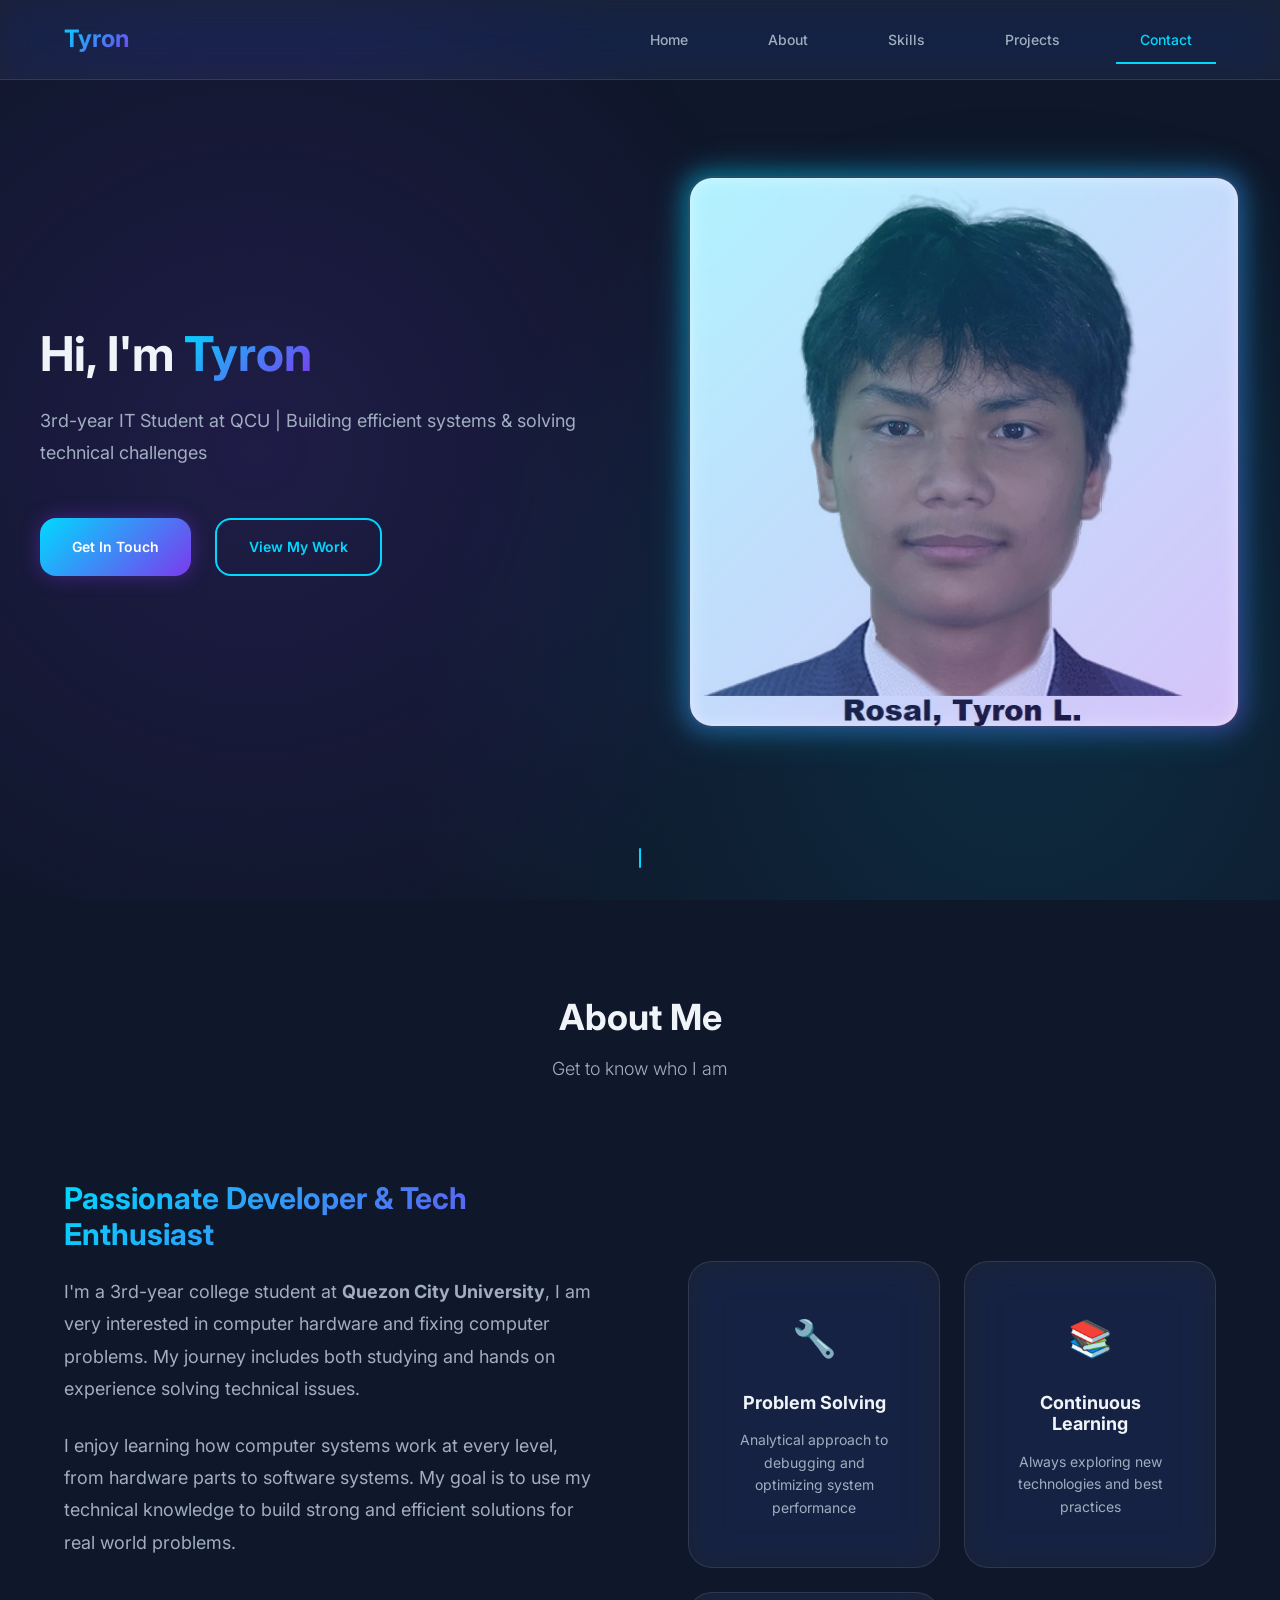
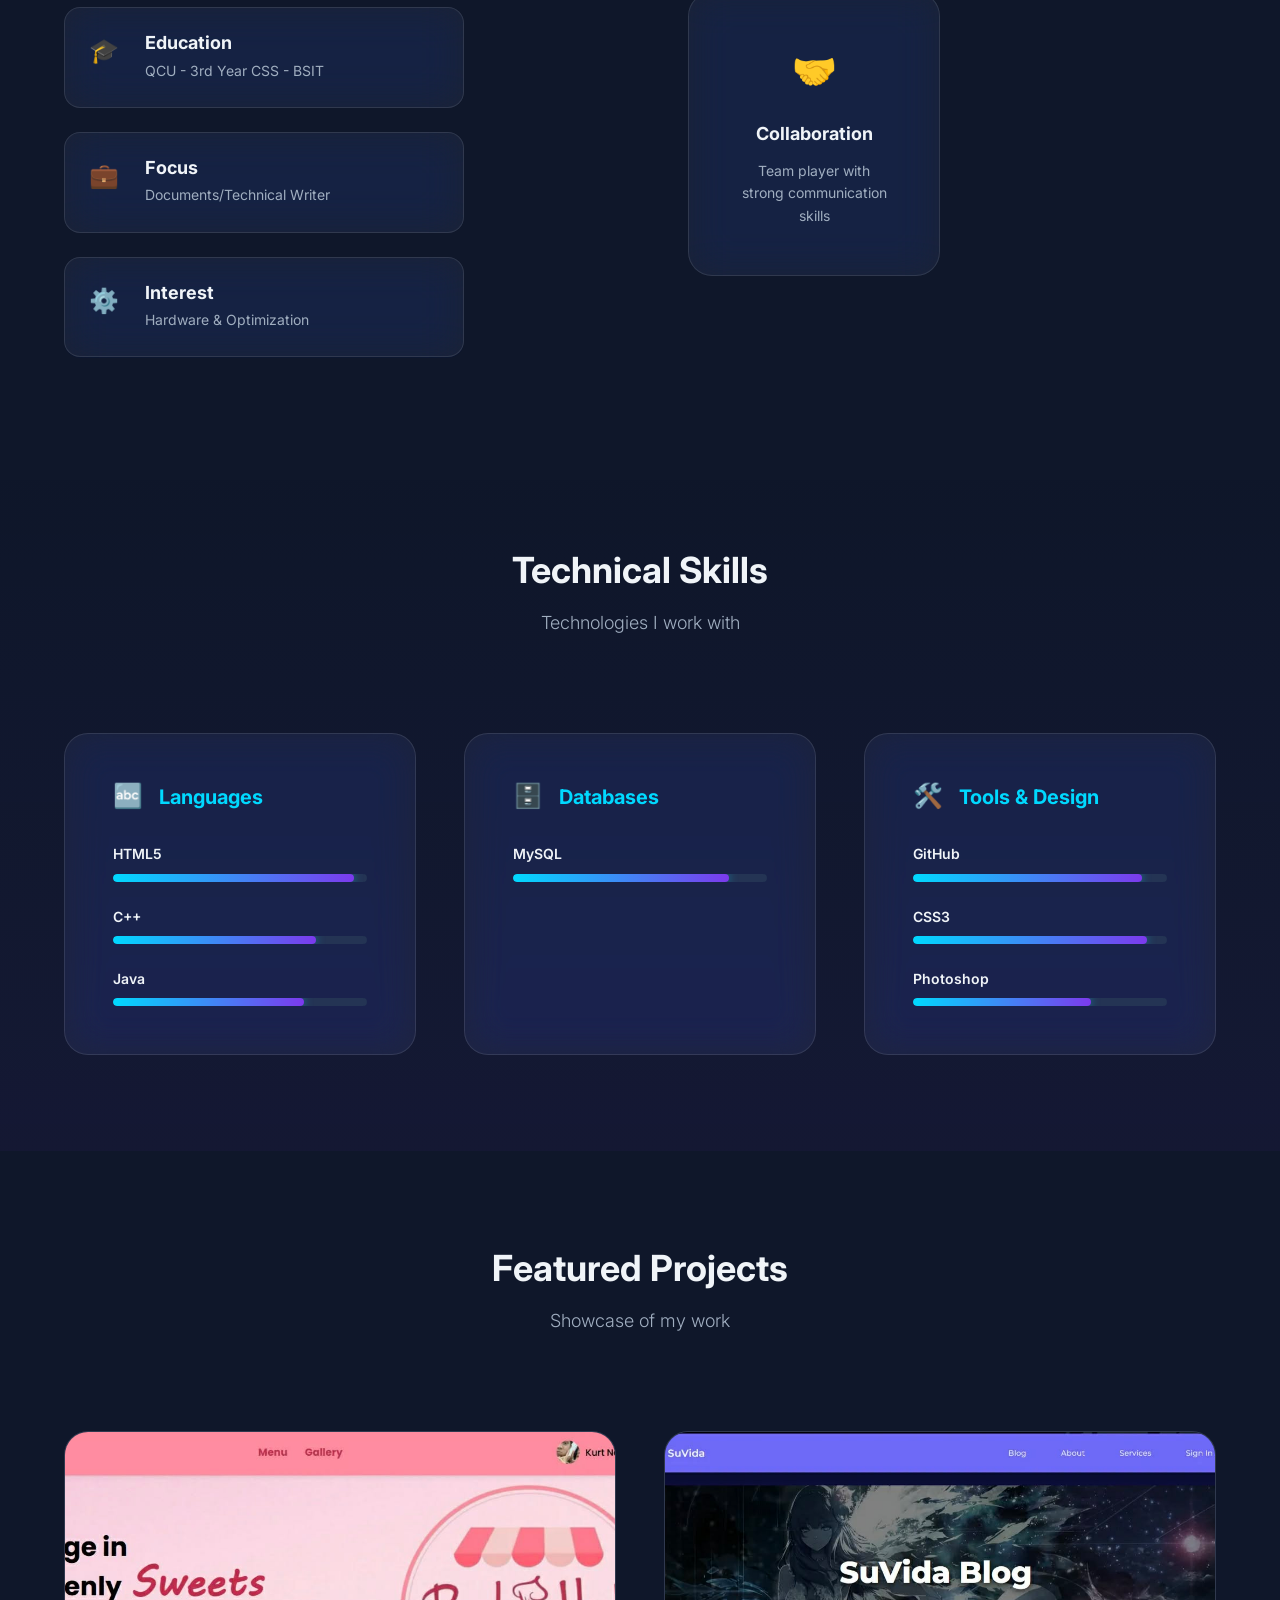
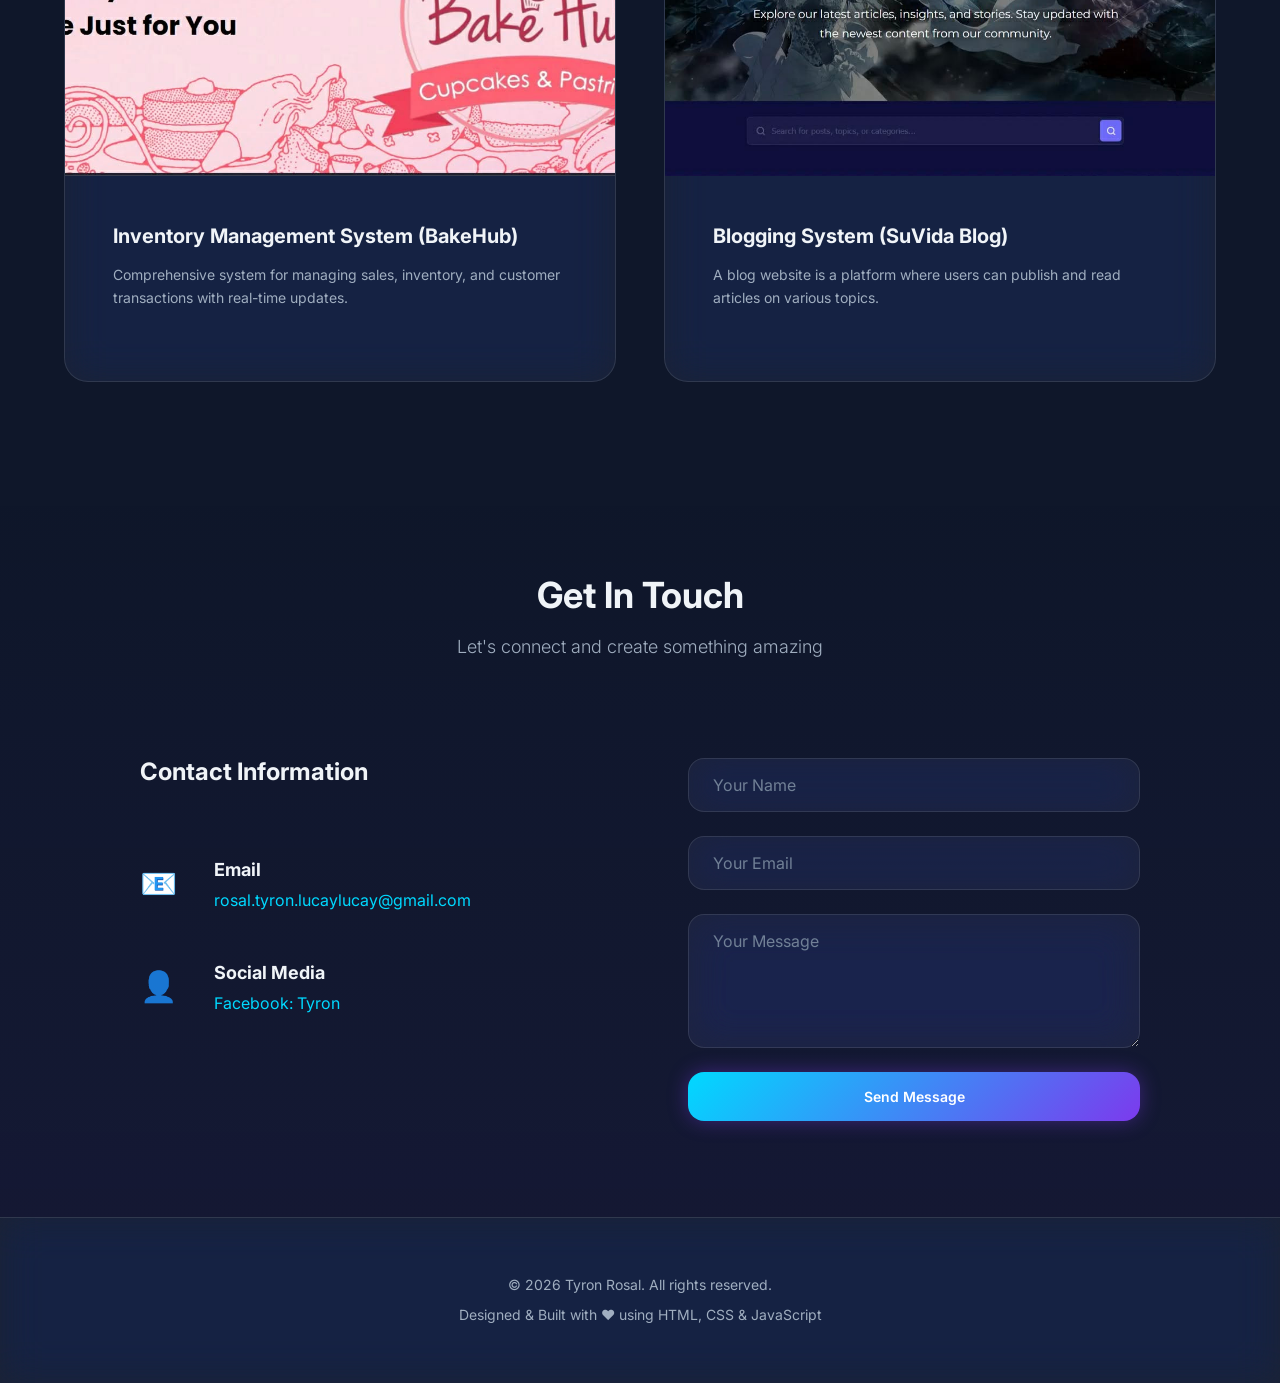
==== commit c0d96147: "Suvida" ====
--- a/index.html
+++ b/index.html
@@ -239,7 +239,7 @@
                 
             
                 
-                <!-- Project :blog System -->
+                <!-- Project :blogging System -->
                 <article class="project-card">
                     <div class="project-image-wrapper">
                         <img src="suvida.jpg" alt="Blog System" class="project-image">
